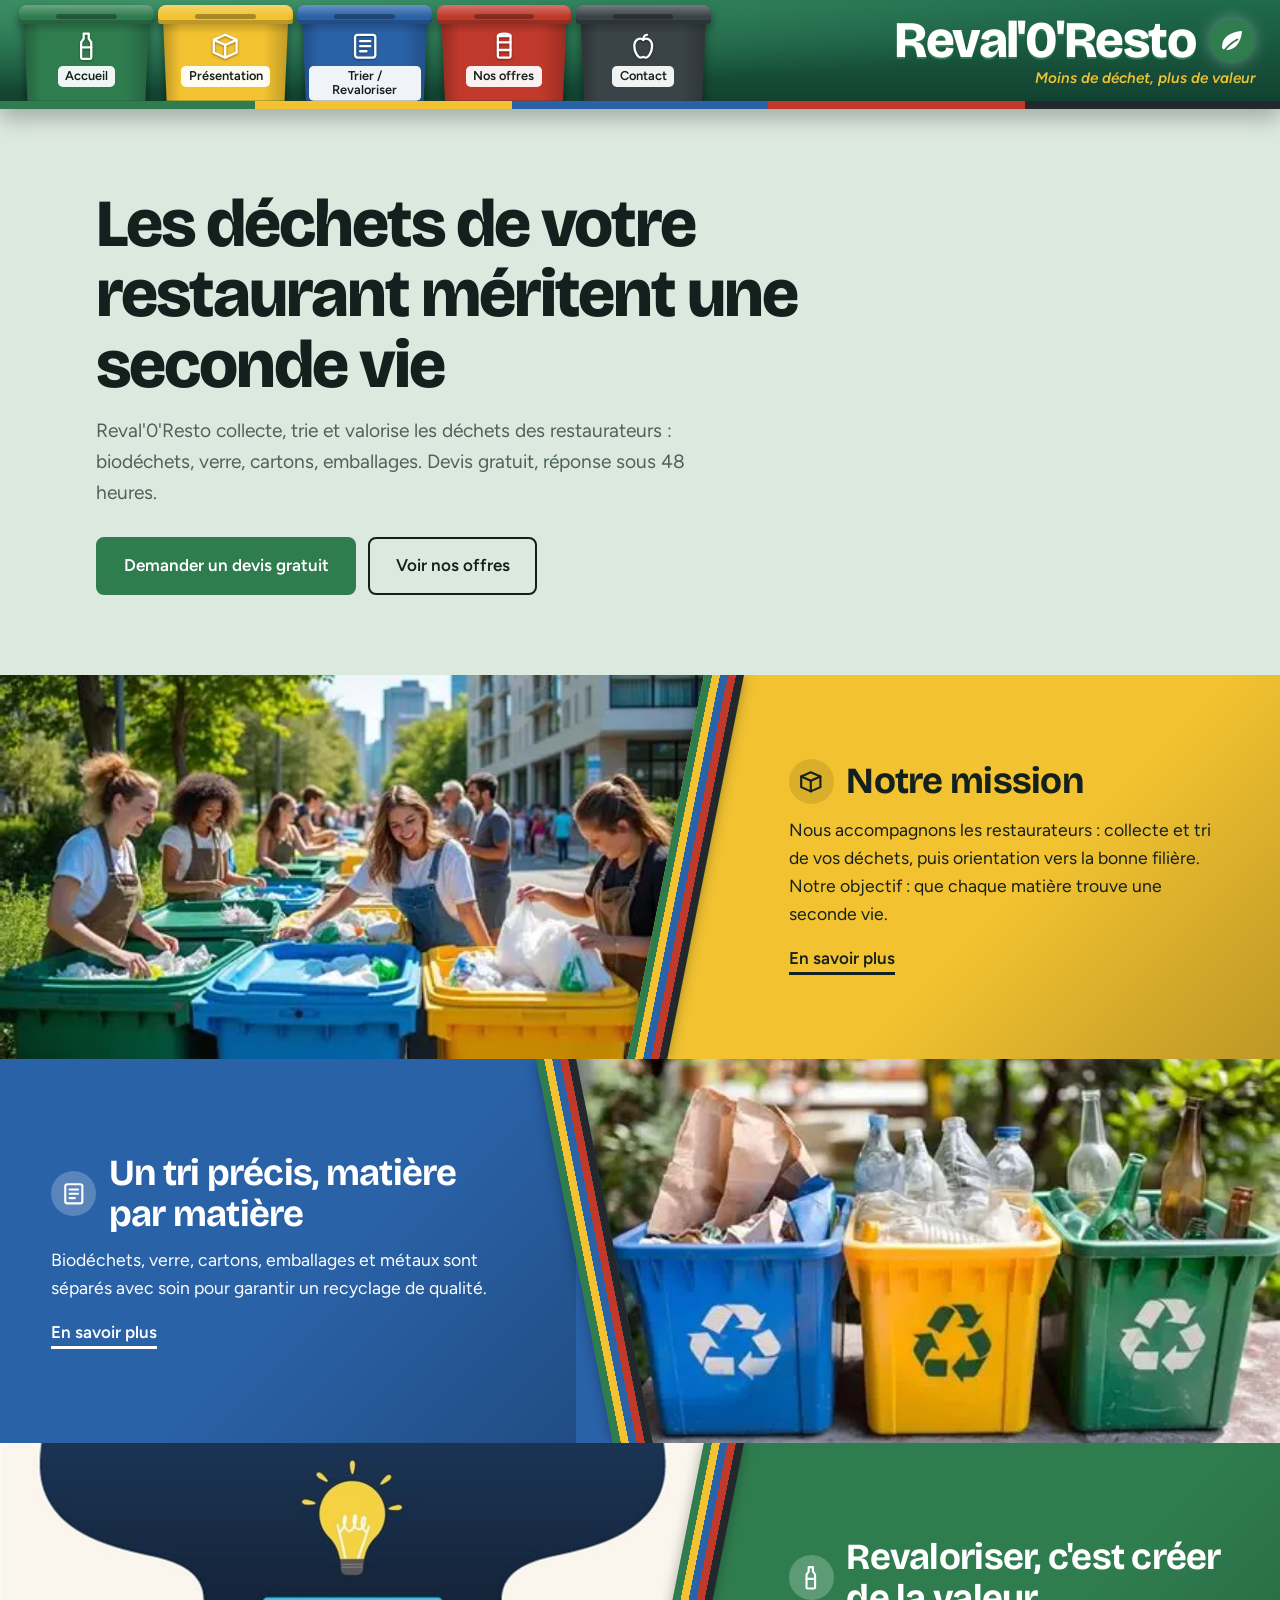
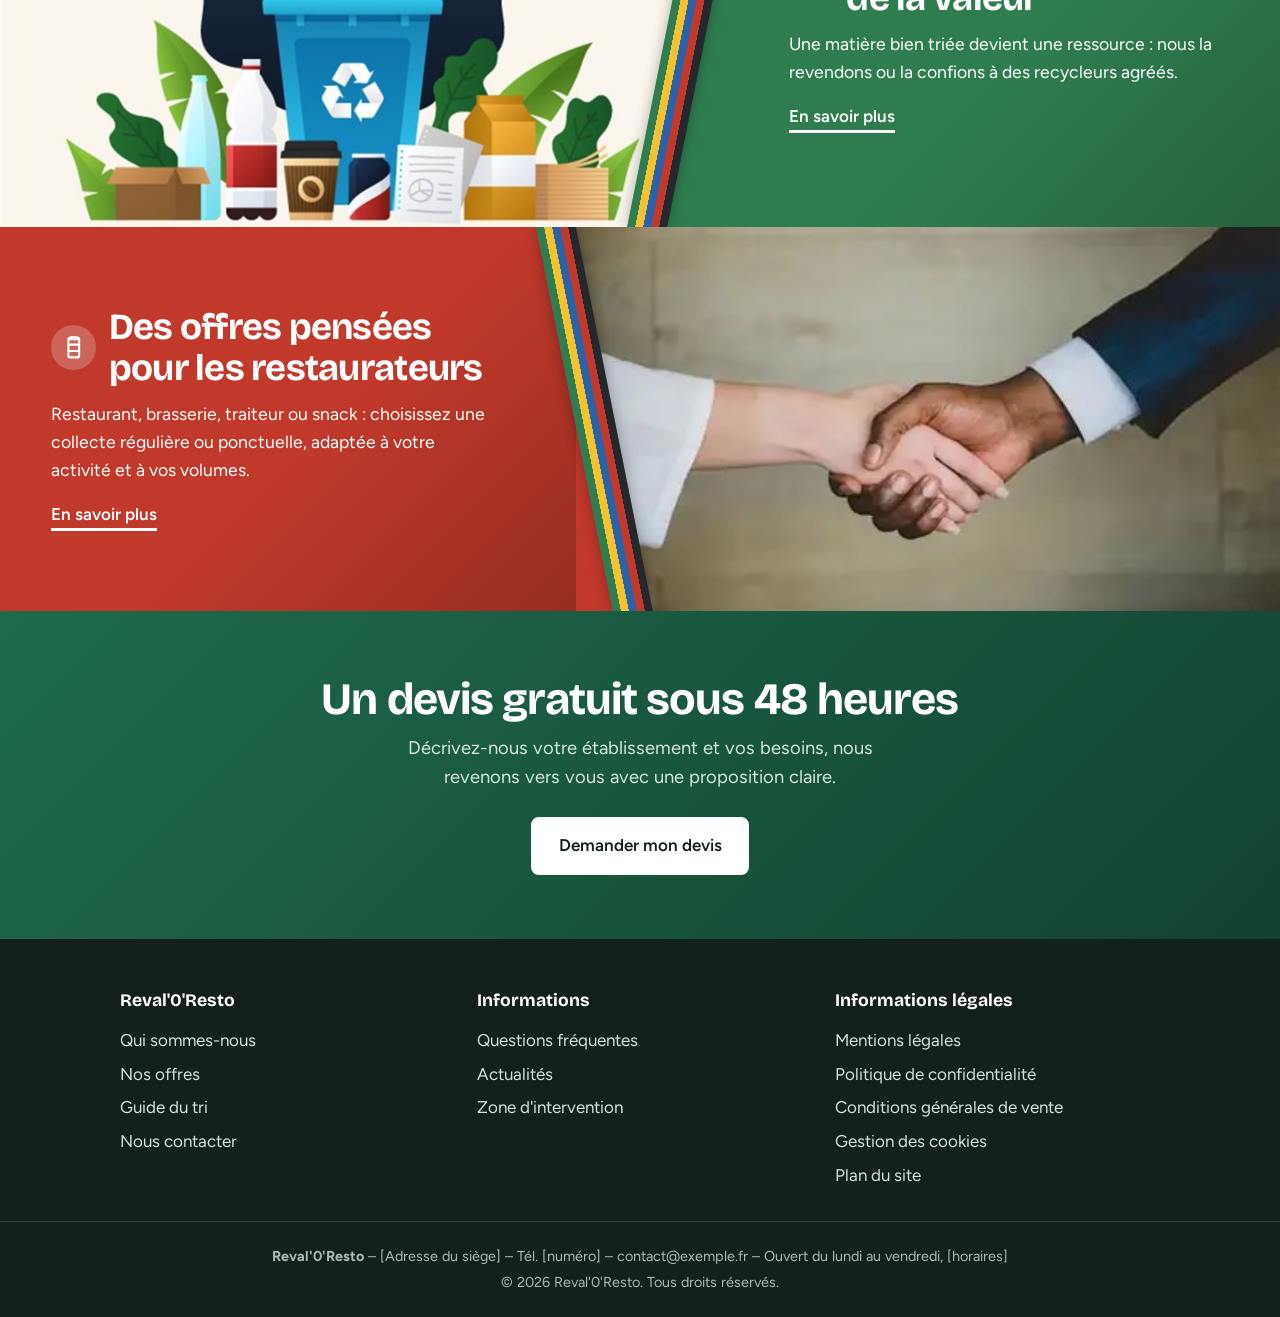
==== index.html @ 33a80e27 "Update index.html" ====
<!DOCTYPE html>
<html lang="fr">
<head>
  <meta charset="utf-8">
  <meta name="viewport" content="width=device-width, initial-scale=1">
  <title>Reval'0'Resto – Moins de déchet, plus de valeur</title>
  <meta name="description" content="Reval'0'Resto collecte, trie et valorise les déchets des restaurateurs.">
  <link rel="preconnect" href="https://fonts.googleapis.com">
  <link rel="preconnect" href="https://fonts.gstatic.com" crossorigin>
  <link href="https://fonts.googleapis.com/css2?family=Bricolage+Grotesque:opsz,wght@12..96,500;12..96,800&family=Figtree:wght@400;600&display=swap" rel="stylesheet">
  <link rel="stylesheet" href="css/style.css?v=7">
  <script src="js/main.js?v=7" defer></script>
</head>
<body>

<header class="site-header">
  <nav class="bins" aria-label="Navigation principale">
    <a class="bin bin--green" href="index.html">
      <span class="bin__lid"></span>
      <span class="bin__body">
        <svg class="bin__icon" viewBox="0 0 24 24" aria-hidden="true"><path d="M10 2h4v4l2 3v12a1 1 0 0 1-1 1H9a1 1 0 0 1-1-1V9l2-3z"/><path d="M8 13h8"/></svg>
        <span class="bin__label">Accueil</span>
      </span>
    </a>
    <a class="bin bin--yellow" href="presentation.html">
      <span class="bin__lid"></span>
      <span class="bin__body">
        <svg class="bin__icon" viewBox="0 0 24 24" aria-hidden="true"><path d="M3 7l9-4 9 4v10l-9 4-9-4z"/><path d="M3 7l9 4 9-4M12 11v10"/></svg>
        <span class="bin__label">Présentation</span>
      </span>
    </a>
    <a class="bin bin--blue" href="trier.html">
      <span class="bin__lid"></span>
      <span class="bin__body">
        <svg class="bin__icon" viewBox="0 0 24 24" aria-hidden="true"><rect x="4" y="3" width="16" height="18" rx="2"/><path d="M8 8h8M8 12h8M8 16h5"/></svg>
        <span class="bin__label">Trier / Revaloriser</span>
      </span>
    </a>
    <a class="bin bin--red" href="offres.html">
      <span class="bin__lid"></span>
      <span class="bin__body">
        <svg class="bin__icon" viewBox="0 0 24 24" aria-hidden="true"><path d="M7 4h10v16a1 1 0 0 1-1 1H8a1 1 0 0 1-1-1z"/><path d="M7 4c0-1 2-2 5-2s5 1 5 2M7 9h10M7 15h10"/></svg>
        <span class="bin__label">Nos offres</span>
      </span>
    </a>
    <a class="bin bin--black" href="contact.html">
      <span class="bin__lid"></span>
      <span class="bin__body">
        <svg class="bin__icon" viewBox="0 0 24 24" aria-hidden="true"><path d="M12 7c-2-2-7-1-7 5 0 5 3 9 5 9 1 0 1.5-.5 2-.5s1 .5 2 .5c2 0 5-4 5-9 0-6-5-7-7-5z"/><path d="M12 7c0-2 1-4 3-4"/></svg>
        <span class="bin__label">Contact</span>
      </span>
    </a>
  </nav>

  <a class="brand" href="index.html" aria-label="Reval'0'Resto, retour à l'accueil">
    <span class="brand__top">
      <span class="brand__name">Reval'0'Resto</span>
      <svg class="brand__logo" viewBox="0 0 48 48" aria-hidden="true">
        <circle cx="24" cy="24" r="22" fill="#2f7d4f"/>
        <path d="M14 30c0-9 7-15 20-16-1 12-7 19-16 19-2 0-4-1-4-3z" fill="#fff"/>
        <path d="M14 37c4-7 9-11 16-15" stroke="#2f7d4f" stroke-width="2" fill="none"/>
      </svg>
    </span>
    <span class="brand__slogan">Moins de déchet, plus de valeur</span>
  </a>
</header>

<main>
  <section class="hero">
    <div class="hero__inner">
      <h1>Les déchets de votre restaurant méritent une seconde vie</h1>
      <p>Reval'0'Resto collecte, trie et valorise les déchets des restaurateurs : biodéchets, verre, cartons, emballages. Devis gratuit, réponse sous 48 heures.</p>
      <div class="hero__actions">
        <a class="cta" href="contact.html">Demander un devis gratuit</a>
        <a class="cta cta--ghost" href="offres.html">Voir nos offres</a>
      </div>
    </div>
  </section>

  <section class="band band--yellow">
    <div class="band__img"><img src="images/bande-1.webp" alt="Collecte de déchets triés" width="800" height="600"></div>
    <div class="stripes" aria-hidden="true"></div>
    <div class="band__text reveal">
      <h2><span class="band__badge"><svg viewBox="0 0 24 24" aria-hidden="true"><path d="M3 7l9-4 9 4v10l-9 4-9-4z"/><path d="M3 7l9 4 9-4M12 11v10"/></svg></span>Notre mission</h2>
      <p>Nous accompagnons les restaurateurs : collecte et tri de vos déchets, puis orientation vers la bonne filière. Notre objectif : que chaque matière trouve une seconde vie.</p>
      <a class="more" href="presentation.html">En savoir plus</a>
    </div>
  </section>

  <section class="band band--blue band--reverse">
    <div class="band__img"><img src="images/bande-2.webp" alt="Tri des déchets par matière" width="800" height="600"></div>
    <div class="stripes" aria-hidden="true"></div>
    <div class="band__text reveal">
      <h2><span class="band__badge"><svg viewBox="0 0 24 24" aria-hidden="true"><rect x="4" y="3" width="16" height="18" rx="2"/><path d="M8 8h8M8 12h8M8 16h5"/></svg></span>Un tri précis, matière par matière</h2>
      <p>Biodéchets, verre, cartons, emballages et métaux sont séparés avec soin pour garantir un recyclage de qualité.</p>
      <a class="more" href="trier.html">En savoir plus</a>
    </div>
  </section>

  <section class="band band--green">
    <div class="band__img"><img src="images/bande-3.jpeg" alt="Valorisation des matières recyclées" width="800" height="600"></div>
    <div class="stripes" aria-hidden="true"></div>
    <div class="band__text reveal">
      <h2><span class="band__badge"><svg viewBox="0 0 24 24" aria-hidden="true"><path d="M10 2h4v4l2 3v12a1 1 0 0 1-1 1H9a1 1 0 0 1-1-1V9l2-3z"/><path d="M8 13h8"/></svg></span>Revaloriser, c'est créer de la valeur</h2>
      <p>Une matière bien triée devient une ressource : nous la revendons ou la confions à des recycleurs agréés.</p>
      <a class="more" href="trier.html">En savoir plus</a>
    </div>
  </section>

  <section class="band band--red band--reverse">
    <div class="band__img"><img src="images/bande-4.webp" alt="Offres pour les restaurateurs" width="800" height="600"></div>
    <div class="stripes" aria-hidden="true"></div>
    <div class="band__text reveal">
      <h2><span class="band__badge"><svg viewBox="0 0 24 24" aria-hidden="true"><path d="M7 4h10v16a1 1 0 0 1-1 1H8a1 1 0 0 1-1-1z"/><path d="M7 4c0-1 2-2 5-2s5 1 5 2M7 9h10M7 15h10"/></svg></span>Des offres pensées pour les restaurateurs</h2>
      <p>Restaurant, brasserie, traiteur ou snack : choisissez une collecte régulière ou ponctuelle, adaptée à votre activité et à vos volumes.</p>
      <a class="more" href="offres.html">En savoir plus</a>
    </div>
  </section>

  <section class="cta-band">
    <div class="reveal">
      <h2>Un devis gratuit sous 48 heures</h2>
      <p>Décrivez-nous votre établissement et vos besoins, nous revenons vers vous avec une proposition claire.</p>
      <a class="cta cta--light" href="contact.html">Demander mon devis</a>
    </div>
  </section>
</main>

<footer class="site-footer">
  <div class="footer__cols">
    <div>
      <h3>Reval'0'Resto</h3>
      <ul>
        <li><a href="presentation.html">Qui sommes-nous</a></li>
        <li><a href="offres.html">Nos offres</a></li>
        <li><a href="trier.html">Guide du tri</a></li>
        <li><a href="contact.html">Nous contacter</a></li>
      </ul>
    </div>
    <div>
      <h3>Informations</h3>
      <ul>
        <li><a href="faq.html">Questions fréquentes</a></li>
        <li><a href="actualites.html">Actualités</a></li>
        <li><a href="zone.html">Zone d'intervention</a></li>
      </ul>
    </div>
    <div>
      <h3>Informations légales</h3>
      <ul>
        <li><a href="mentions-legales.html">Mentions légales</a></li>
        <li><a href="confidentialite.html">Politique de confidentialité</a></li>
        <li><a href="cgv.html">Conditions générales de vente</a></li>
        <li><a href="cookies.html">Gestion des cookies</a></li>
        <li><a href="plan-du-site.html">Plan du site</a></li>
      </ul>
    </div>
  </div>

  <div class="footer__legal">
    <p><strong>Reval'0'Resto</strong> – [Adresse du siège] – Tél. [numéro] – <a href="mailto:contact@exemple.fr">contact@exemple.fr</a> – Ouvert du lundi au vendredi, [horaires]</p>
    <p>© <span id="annee">2026</span> Reval'0'Resto. Tous droits réservés.</p>
  </div>
</footer>

</body>
</html>
---- css/style.css ----
:root{
  --ink:#14201d; --paper:#dce9df; --line:#d9e0d8; --muted:#4d625d;
  --green:#2f7d4f; --yellow:#f2c230; --blue:#2a62a8; --red:#c0392b; --black:#22282b;
  --stripes:linear-gradient(90deg,var(--green) 0 20%,var(--yellow) 20% 40%,var(--blue) 40% 60%,var(--red) 60% 80%,var(--black) 80% 100%);
}
*{box-sizing:border-box}
body{margin:0;background:var(--paper);color:var(--ink);font-family:Figtree,system-ui,-apple-system,"Segoe UI",Arial,sans-serif;font-size:1.0625rem;line-height:1.6}
h1,h2,h3,.brand__name{font-family:"Bricolage Grotesque",Figtree,system-ui,sans-serif}
a{color:inherit}
:focus-visible{outline:3px solid var(--blue);outline-offset:3px}

/* ---------- En-tête ---------- */
.site-header{display:flex;align-items:flex-end;justify-content:space-between;gap:1.5rem;flex-wrap:wrap;padding:.3rem 1.5rem 0;background:radial-gradient(ellipse at 15% 0,#3f9468 0,transparent 65%),linear-gradient(180deg,#1f6b4c,#124230) #1a5c42;border-bottom:8px solid var(--green);border-image:linear-gradient(90deg,var(--green) 20%,var(--yellow) 20% 40%,var(--blue) 40% 60%,var(--red) 60% 80%,var(--black) 80%) 1;box-shadow:0 .6rem 1.2rem rgba(0,0,0,.25);position:relative;z-index:2}
.bins{display:flex;gap:.9rem;align-items:flex-start;height:6rem;clip-path:inset(-3rem -2rem 0 -2rem)}

/* ---------- Poubelles du menu (bacs roulants carrés) ---------- */
.bin{--c:var(--green);display:block;width:7.8rem;text-decoration:none;color:#fff;position:relative;transform-origin:50% 100%;filter:drop-shadow(0 .35rem .3rem rgba(0,0,0,.45))}
.bin--green{--c:var(--green)} .bin--yellow{--c:var(--yellow);color:var(--ink)} .bin--blue{--c:var(--blue)} .bin--red{--c:var(--red)} .bin--black{--c:#3a4347}
.bin__lid{display:block;position:relative;height:1.2rem;width:108%;margin-left:-4%;background:linear-gradient(180deg,rgba(255,255,255,.3),transparent 60%),var(--c);border-radius:.5rem .5rem .2rem .2rem;box-shadow:inset 0 -.25rem 0 rgba(0,0,0,.22);transition:transform .3s ease;transform-origin:left bottom}
.bin__lid::after{content:"";position:absolute;left:50%;bottom:.3rem;width:45%;height:.3rem;margin-left:-22.5%;background:rgba(0,0,0,.3);border-radius:.2rem}
.bin__body{display:flex;flex-direction:column;align-items:center;justify-content:flex-start;gap:.25rem;min-height:7rem;padding:.45rem .4rem 1rem;background:linear-gradient(90deg,rgba(0,0,0,.22),transparent 14%,transparent 80%,rgba(0,0,0,.2)),linear-gradient(180deg,rgba(0,0,0,.18),transparent .6rem),var(--c);border-radius:0 0 .5rem .5rem;clip-path:polygon(0 0,100% 0,96% 100%,4% 100%)}
.bin__icon{width:1.9rem;height:1.9rem;color:#fff;filter:drop-shadow(0 1px 1px rgba(0,0,0,.4));fill:none;stroke:currentColor;stroke-width:1.8;stroke-linecap:round;stroke-linejoin:round}
.bin__label{display:block;background:rgba(255,255,255,.93);color:var(--ink);font-weight:600;font-size:.8rem;line-height:1.15;padding:.2rem .45rem;border-radius:.3rem;text-align:center}

/* Une animation propre à chaque poubelle */
.bin--green:hover .bin__lid,.bin--green:focus-visible .bin__lid{transform:rotate(-38deg)}
.bin--yellow:hover,.bin--yellow:focus-visible{animation:shake .5s ease}
.bin--blue:hover .bin__lid,.bin--blue:focus-visible .bin__lid{transform:translateX(35%)}
.bin--red:hover,.bin--red:focus-visible{animation:jump .6s ease}
.bin--black{transition:transform .3s ease}
.bin--black:hover,.bin--black:focus-visible{transform:rotate(-5deg)}
.bin--black:hover .bin__lid,.bin--black:focus-visible .bin__lid{transform:rotate(28deg);transform-origin:right bottom}
@keyframes shake{0%,100%{transform:rotate(0)}20%{transform:rotate(-6deg)}40%{transform:rotate(6deg)}60%{transform:rotate(-4deg)}80%{transform:rotate(3deg)}}
@keyframes jump{0%,100%{transform:translateY(0)}35%{transform:translateY(-.9rem)}60%{transform:translateY(0)}78%{transform:translateY(-.3rem)}}

/* ---------- Marque ---------- */
.brand{display:grid;justify-items:end;align-self:center;text-decoration:none}
.brand__top{display:flex;align-items:center;gap:.8rem}
.brand__name{font-size:clamp(2.2rem,5vw,3.2rem);font-weight:800;letter-spacing:-.03em;line-height:1;color:#fff;text-shadow:0 .15rem 0 var(--green)}
.brand__logo{width:3rem;height:3rem;filter:drop-shadow(0 0 .5rem rgba(255,255,255,.35))}
.brand__slogan{font-size:.95rem;font-weight:600;color:var(--yellow);font-style:italic}

/* ---------- Bandes image + texte ---------- */
.band{position:relative;display:flex;height:24rem;background:var(--c);overflow:hidden}
.band--reverse{flex-direction:row-reverse}
.band__img img{display:block;width:100%;height:100%;object-fit:cover}
.band__text{display:flex;flex-direction:column;justify-content:center;padding:2.5rem clamp(1.5rem,5vw,4.5rem);color:var(--on);background:var(--c);background:linear-gradient(135deg,var(--c) 55%,color-mix(in srgb,var(--c) 78%,#000))}
.band__text h2{margin:0 0 .75rem;font-size:clamp(1.6rem,3vw,2.3rem);line-height:1.1;letter-spacing:-.02em}
.band__text p{margin:0;max-width:34rem;font-size:1.1rem}

/* ---------- Séparateur : coupe en diagonale + 5 bandes de couleur ---------- */
.band{--sw:2.5rem;--cut:4.8rem}
.band__img{flex:0 0 55%;clip-path:polygon(0 0,100% 0,calc(100% - var(--cut)) 100%,0 100%)}
.band--reverse .band__img{clip-path:polygon(100% 0,0 0,var(--cut) 100%,100% 100%)}
.band__text{flex:1 1 0;min-width:0;padding-left:calc(var(--sw) + clamp(1.25rem,3.5vw,3.5rem));padding-right:clamp(1.25rem,4vw,4rem)}
.band--reverse .band__text{padding-right:calc(var(--sw) + clamp(1.25rem,3.5vw,3.5rem));padding-left:clamp(1.25rem,4vw,4rem)}
.stripes{position:absolute;top:0;bottom:0;left:55%;width:var(--sw);background:var(--stripes);transform:skewX(-11.31deg);transform-origin:top left;box-shadow:0 0 .8rem rgba(0,0,0,.3);pointer-events:none}
.band--reverse .stripes{left:auto;right:55%;transform:skewX(11.31deg);transform-origin:top right}

/* ---------- Pied de page ---------- */
.site-footer{background:var(--ink);color:#d6e2dd;margin-top:0}
.footer__cols{display:grid;grid-template-columns:repeat(auto-fit,minmax(14rem,1fr));gap:2rem;max-width:68rem;margin:0 auto;padding:3rem 1.5rem 2rem}
.site-footer h3{margin:0 0 .75rem;color:#fff;font-size:1.1rem}
.site-footer ul{list-style:none;margin:0;padding:0;display:grid;gap:.4rem}
.site-footer a{text-decoration:none}
.site-footer a:hover{text-decoration:underline}
.footer__legal{border-top:1px solid rgba(255,255,255,.15);padding:1.25rem 1.5rem;text-align:center;font-size:.9rem;color:#a9bbb5}
.footer__legal p{margin:.2rem 0}

/* ---------- Adaptation mobile ---------- */
@media(max-width:62rem){
  .site-header{justify-content:center}
  .brand{justify-items:center;order:-1;width:100%;padding-bottom:0}
  .bins{height:6.4rem}.bin{width:5.6rem}.bin__body{min-height:7rem;padding:.5rem .3rem .8rem}.bin__icon{width:1.6rem;height:1.6rem}.bin__label{font-size:.68rem}
}
@media(max-width:48rem){
  .band,.band--reverse{flex-direction:column;height:auto}
  .band__img,.band--reverse .band__img{flex:none;clip-path:none;height:14rem}
  .stripes,.band--reverse .stripes{position:static;width:100%;height:.8rem;transform:none;box-shadow:none}
  .band__text,.band--reverse .band__text{flex:none;padding:2rem 1.5rem}
}
@media(max-width:34rem){.bins{flex-wrap:wrap;justify-content:center;height:auto;clip-path:none;padding-bottom:.9rem}}
@media(prefers-reduced-motion:reduce){.bin,.bin__lid{animation:none!important;transition:none!important}}

/* ---------- Titre d'accueil ---------- */
.hero{padding:clamp(2.5rem,7vw,5rem) 1.5rem}
.hero__inner{max-width:68rem;margin:0 auto}
.hero h1{margin:0 0 1rem;max-width:18ch;font-size:clamp(2.3rem,6vw,4.2rem);line-height:1.05;letter-spacing:-.03em;font-weight:800}
.hero p{margin:0 0 1.75rem;max-width:38rem;font-size:1.2rem;color:var(--muted)}
.hero__actions{display:flex;gap:.75rem;flex-wrap:wrap}
.cta{display:inline-block;padding:.85rem 1.6rem;border-radius:.5rem;background:var(--green);color:#fff;font-weight:600;text-decoration:none;border:2px solid var(--green);transition:filter .2s}
.cta:hover{filter:brightness(1.12)}
.cta--ghost{background:transparent;color:var(--ink);border-color:var(--ink)}
.cta--light{background:#fff;color:var(--ink);border-color:#fff}

/* ---------- Bandes : couleur, badge, lien ---------- */
.band{--c:var(--green);--on:#fff}
.band--yellow{--c:var(--yellow);--on:var(--ink)} .band--blue{--c:var(--blue)} .band--green{--c:var(--green)} .band--red{--c:var(--red)}
.band__text h2{display:flex;align-items:center;gap:.8rem}
.band__badge{flex:none;display:grid;place-items:center;width:2.8rem;height:2.8rem;border-radius:50%;background:rgba(255,255,255,.22)}
.band--yellow .band__badge{background:rgba(0,0,0,.1)}
.band__badge svg{width:1.6rem;height:1.6rem;fill:none;stroke:var(--on);stroke-width:2;stroke-linecap:round;stroke-linejoin:round}
.more{align-self:flex-start;margin-top:1rem;color:inherit;font-weight:600;text-decoration:none;border-bottom:.2rem solid currentColor;transition:border-width .15s}
.more:hover{border-bottom-width:.4rem}

/* ---------- Bande finale ---------- */
.cta-band{padding:4rem 1.5rem;text-align:center;color:#fff;background:linear-gradient(135deg,#1f6b4c,#124230)}
.cta-band h2{margin:0 0 .6rem;font-size:clamp(1.8rem,4vw,2.8rem);letter-spacing:-.02em;line-height:1.1}
.cta-band p{margin:0 auto 1.5rem;max-width:34rem;font-size:1.15rem;color:#d6e8de}

/* ---------- Apparition au défilement ---------- */
.js .reveal{opacity:0;transform:translateY(1.5rem);transition:opacity .7s ease,transform .7s ease}
.js .reveal.is-visible{opacity:1;transform:none}
@media(prefers-reduced-motion:reduce){.js .reveal{opacity:1;transform:none;transition:none}}
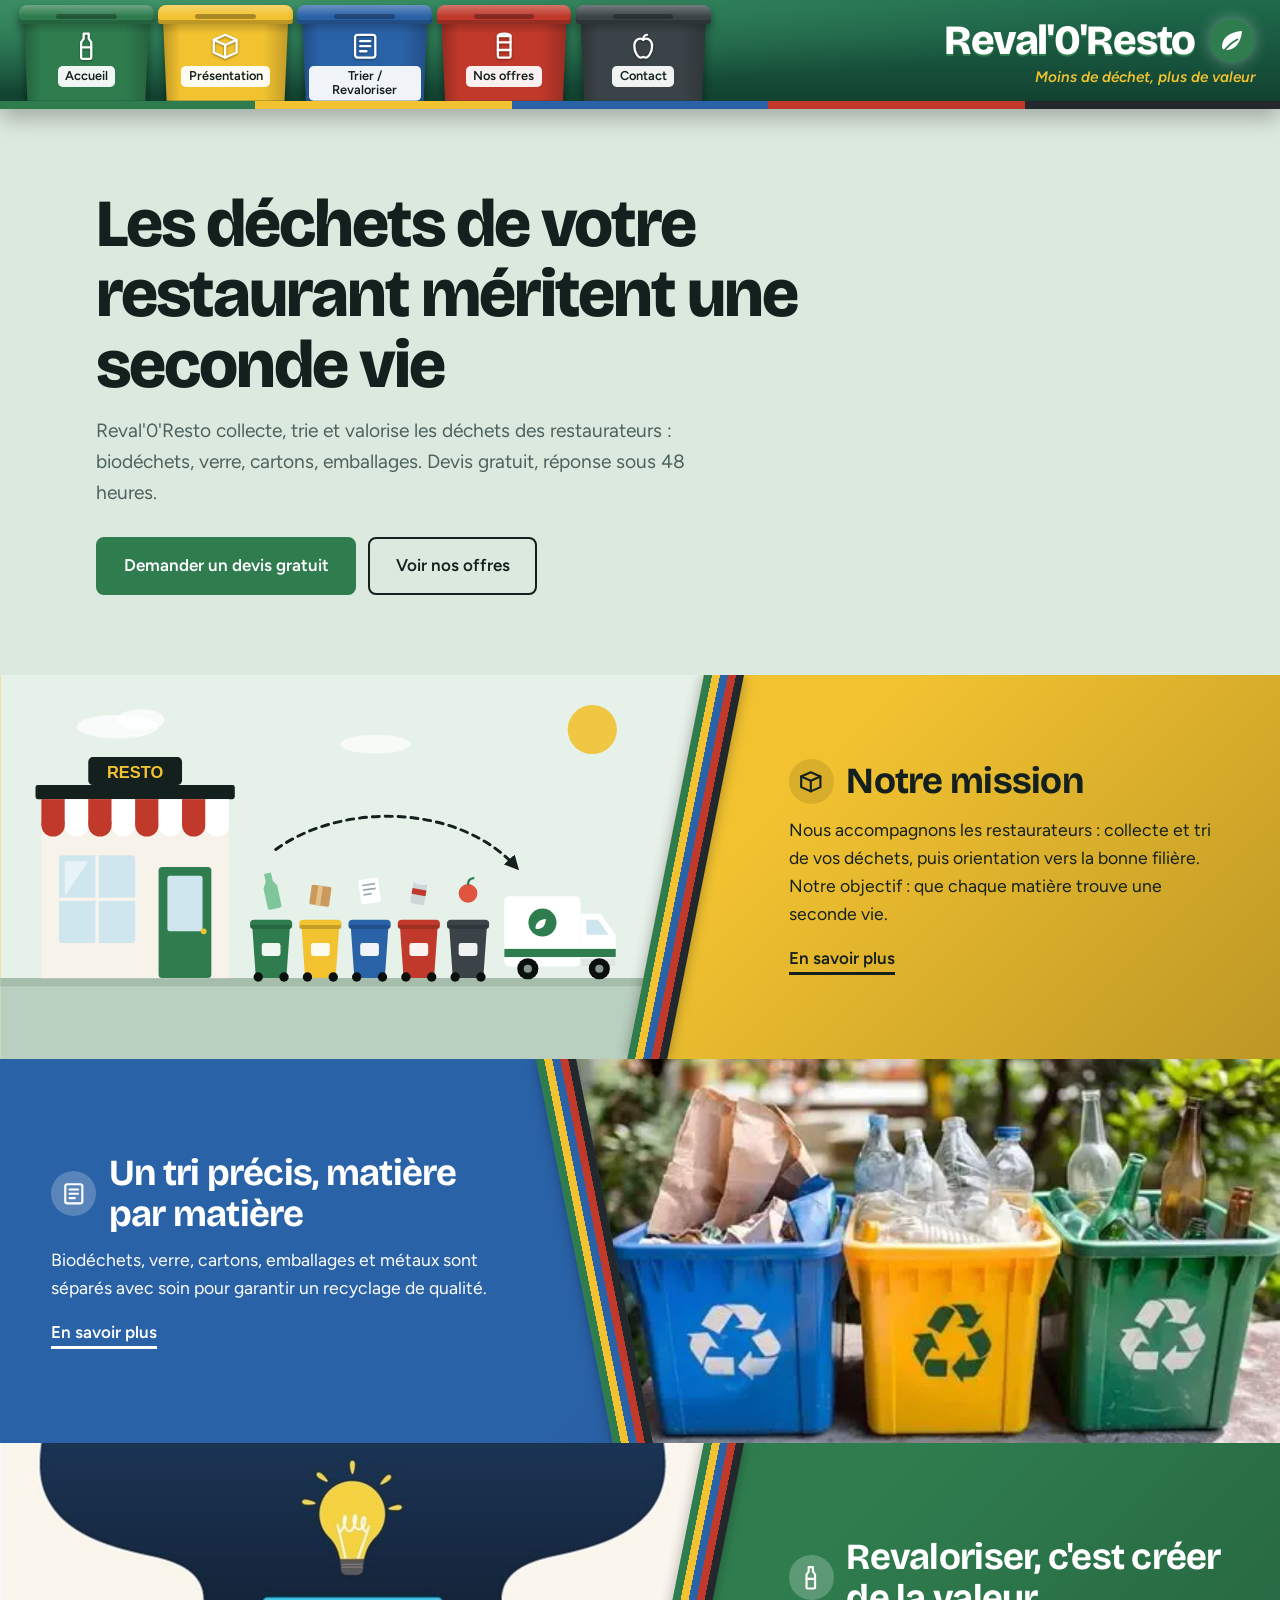
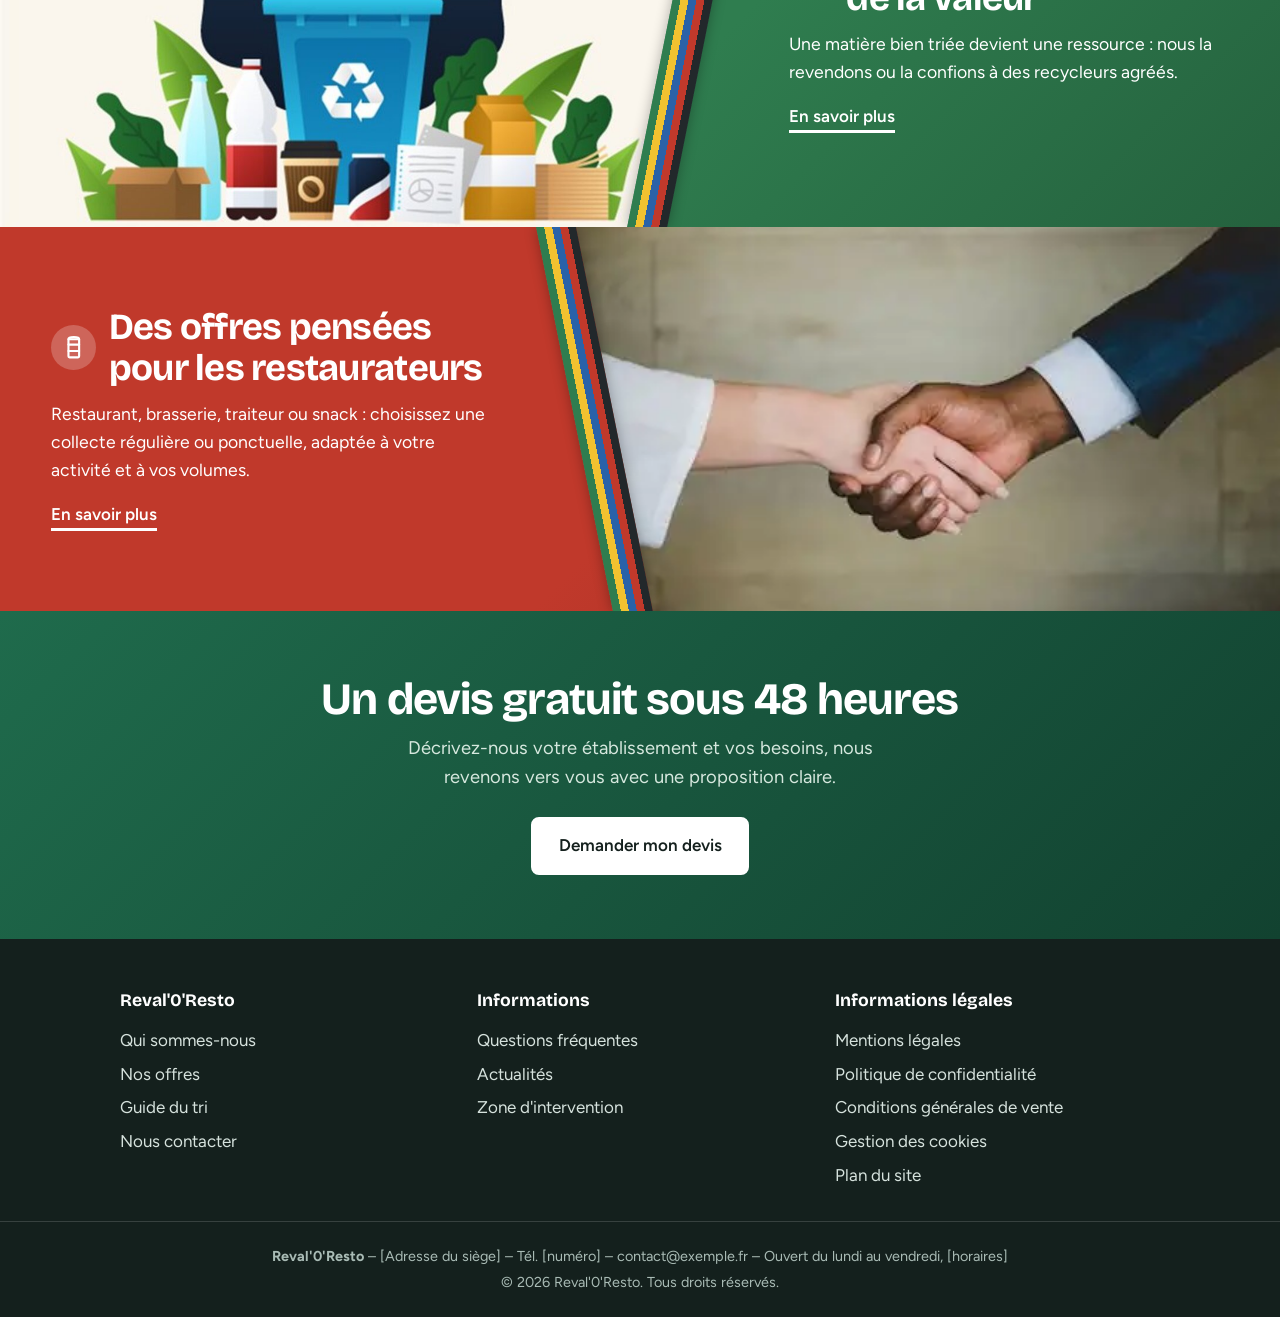
==== commit 5002aeb3: "Change image format from .webp to .svg" ====
--- a/index.html
+++ b/index.html
@@ -78,7 +78,7 @@
   </section>
 
   <section class="band band--yellow">
-    <div class="band__img"><img src="images/bande-1.webp" alt="Collecte de déchets triés" width="800" height="600"></div>
+    <div class="band__img"><img src="images/bande-1.svg" alt="Collecte de déchets triés" width="800" height="600"></div>
     <div class="stripes" aria-hidden="true"></div>
     <div class="band__text reveal">
       <h2><span class="band__badge"><svg viewBox="0 0 24 24" aria-hidden="true"><path d="M3 7l9-4 9 4v10l-9 4-9-4z"/><path d="M3 7l9 4 9-4M12 11v10"/></svg></span>Notre mission</h2>
--- a/css/style.css
+++ b/css/style.css
@@ -36,15 +36,15 @@
 /* ---------- Marque ---------- */
 .brand{display:grid;justify-items:end;align-self:center;text-decoration:none}
 .brand__top{display:flex;align-items:center;gap:.8rem}
-.brand__name{font-size:clamp(2.2rem,5vw,3.2rem);font-weight:800;letter-spacing:-.03em;line-height:1;color:#fff;text-shadow:0 .15rem 0 var(--green)}
+.brand__name{font-size:clamp(1.8rem,3.6vw,2.6rem);font-weight:800;letter-spacing:-.03em;line-height:1;color:#fff;text-shadow:0 .15rem 0 var(--green)}
 .brand__logo{width:3rem;height:3rem;filter:drop-shadow(0 0 .5rem rgba(255,255,255,.35))}
 .brand__slogan{font-size:.95rem;font-weight:600;color:var(--yellow);font-style:italic}
 
 /* ---------- Bandes image + texte ---------- */
-.band{position:relative;display:flex;height:24rem;background:var(--c);overflow:hidden}
+.band{position:relative;display:flex;height:24rem;background:var(--c);background:linear-gradient(135deg,var(--c) 55%,color-mix(in srgb,var(--c) 78%,#000));overflow:hidden}
 .band--reverse{flex-direction:row-reverse}
 .band__img img{display:block;width:100%;height:100%;object-fit:cover}
-.band__text{display:flex;flex-direction:column;justify-content:center;padding:2.5rem clamp(1.5rem,5vw,4.5rem);color:var(--on);background:var(--c);background:linear-gradient(135deg,var(--c) 55%,color-mix(in srgb,var(--c) 78%,#000))}
+.band__text{display:flex;flex-direction:column;justify-content:center;padding:2.5rem clamp(1.5rem,5vw,4.5rem);color:var(--on)}
 .band__text h2{margin:0 0 .75rem;font-size:clamp(1.6rem,3vw,2.3rem);line-height:1.1;letter-spacing:-.02em}
 .band__text p{margin:0;max-width:34rem;font-size:1.1rem}
 
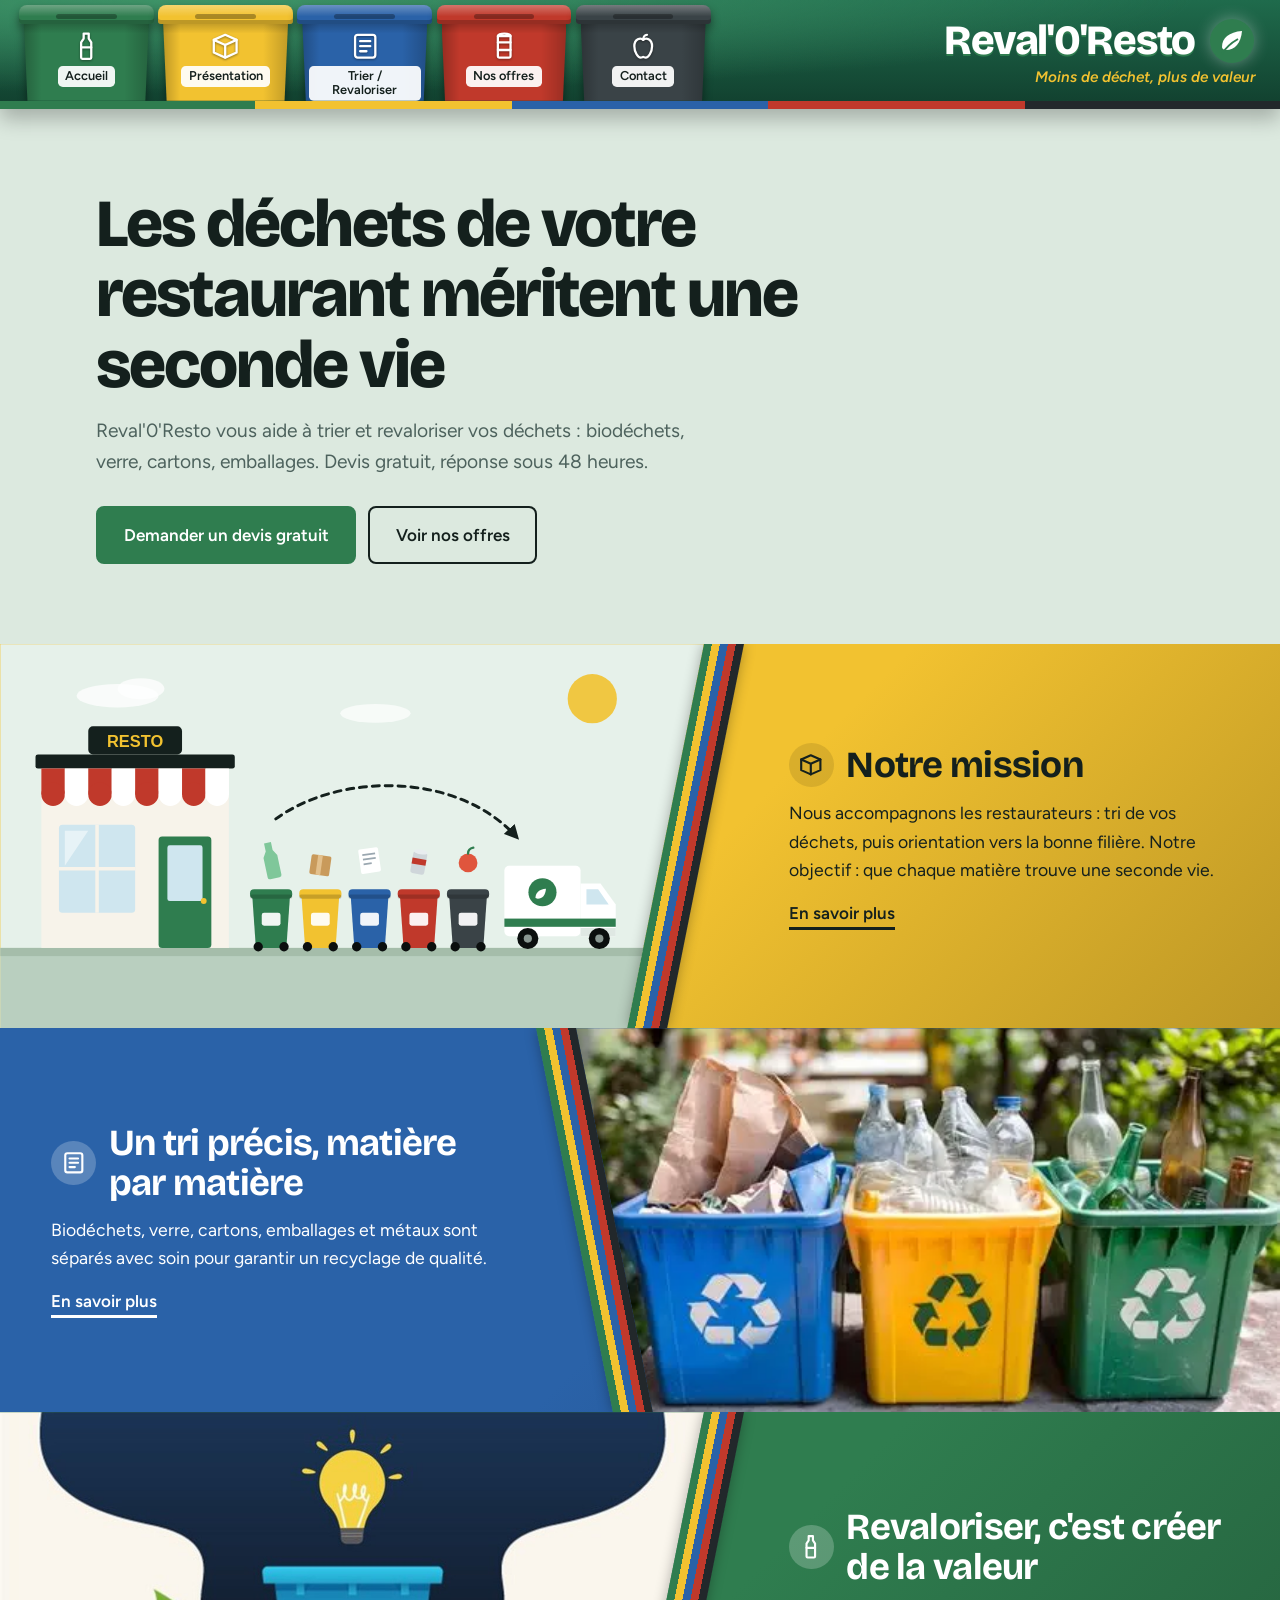
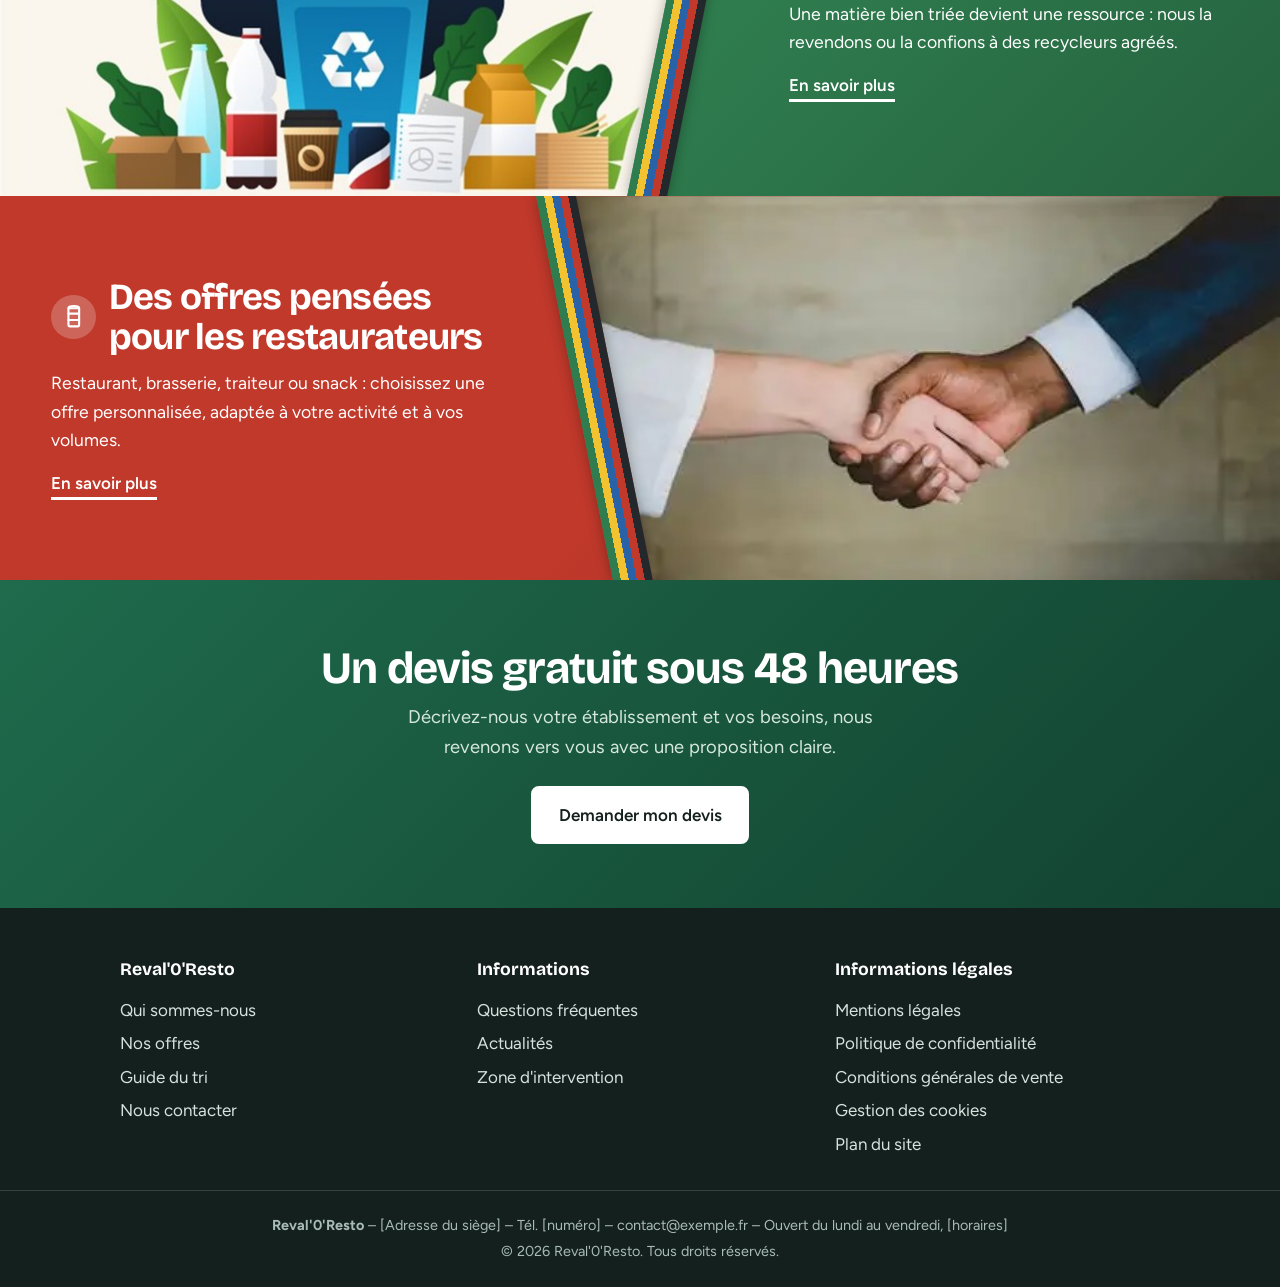
==== commit e5b6c1f9: "Revise text content for clarity and service emphasis Updated the description and text content to bet" ====
--- a/index.html
+++ b/index.html
@@ -4,7 +4,7 @@
   <meta charset="utf-8">
   <meta name="viewport" content="width=device-width, initial-scale=1">
   <title>Reval'0'Resto – Moins de déchet, plus de valeur</title>
-  <meta name="description" content="Reval'0'Resto collecte, trie et valorise les déchets des restaurateurs.">
+  <meta name="description" content="Reval'0'Resto aide au quotidient les restaurateurs à gérer leurs déchets et à en tirer le meilleur !">
   <link rel="preconnect" href="https://fonts.googleapis.com">
   <link rel="preconnect" href="https://fonts.gstatic.com" crossorigin>
   <link href="https://fonts.googleapis.com/css2?family=Bricolage+Grotesque:opsz,wght@12..96,500;12..96,800&family=Figtree:wght@400;600&display=swap" rel="stylesheet">
@@ -69,7 +69,7 @@
   <section class="hero">
     <div class="hero__inner">
       <h1>Les déchets de votre restaurant méritent une seconde vie</h1>
-      <p>Reval'0'Resto collecte, trie et valorise les déchets des restaurateurs : biodéchets, verre, cartons, emballages. Devis gratuit, réponse sous 48 heures.</p>
+      <p>Reval'0'Resto vous aide à trier et revaloriser vos déchets : biodéchets, verre, cartons, emballages. Devis gratuit, réponse sous 48 heures.</p>
       <div class="hero__actions">
         <a class="cta" href="contact.html">Demander un devis gratuit</a>
         <a class="cta cta--ghost" href="offres.html">Voir nos offres</a>
@@ -82,7 +82,7 @@
     <div class="stripes" aria-hidden="true"></div>
     <div class="band__text reveal">
       <h2><span class="band__badge"><svg viewBox="0 0 24 24" aria-hidden="true"><path d="M3 7l9-4 9 4v10l-9 4-9-4z"/><path d="M3 7l9 4 9-4M12 11v10"/></svg></span>Notre mission</h2>
-      <p>Nous accompagnons les restaurateurs : collecte et tri de vos déchets, puis orientation vers la bonne filière. Notre objectif : que chaque matière trouve une seconde vie.</p>
+      <p>Nous accompagnons les restaurateurs : tri de vos déchets, puis orientation vers la bonne filière. Notre objectif : que chaque matière trouve une seconde vie.</p>
       <a class="more" href="presentation.html">En savoir plus</a>
     </div>
   </section>
@@ -112,7 +112,7 @@
     <div class="stripes" aria-hidden="true"></div>
     <div class="band__text reveal">
       <h2><span class="band__badge"><svg viewBox="0 0 24 24" aria-hidden="true"><path d="M7 4h10v16a1 1 0 0 1-1 1H8a1 1 0 0 1-1-1z"/><path d="M7 4c0-1 2-2 5-2s5 1 5 2M7 9h10M7 15h10"/></svg></span>Des offres pensées pour les restaurateurs</h2>
-      <p>Restaurant, brasserie, traiteur ou snack : choisissez une collecte régulière ou ponctuelle, adaptée à votre activité et à vos volumes.</p>
+      <p>Restaurant, brasserie, traiteur ou snack : choisissez une offre personnalisée, adaptée à votre activité et à vos volumes.</p>
       <a class="more" href="offres.html">En savoir plus</a>
     </div>
   </section>
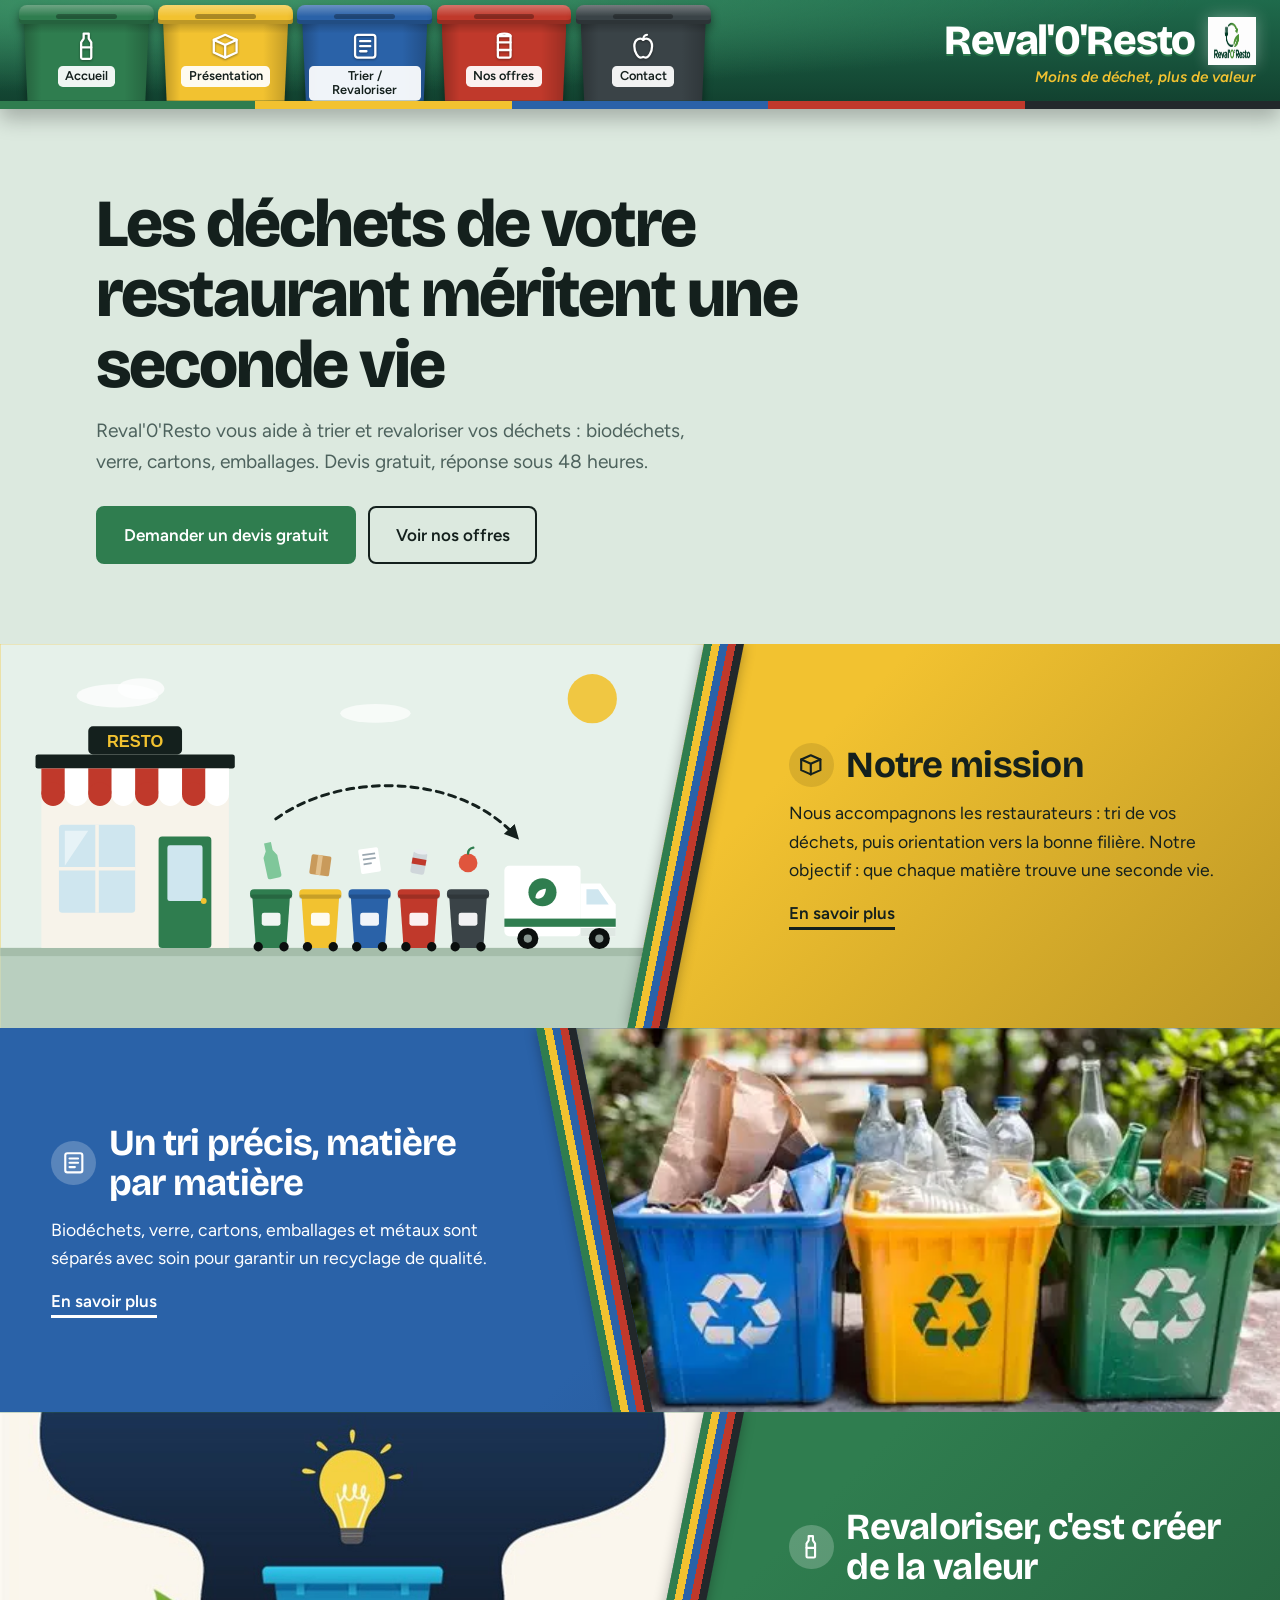
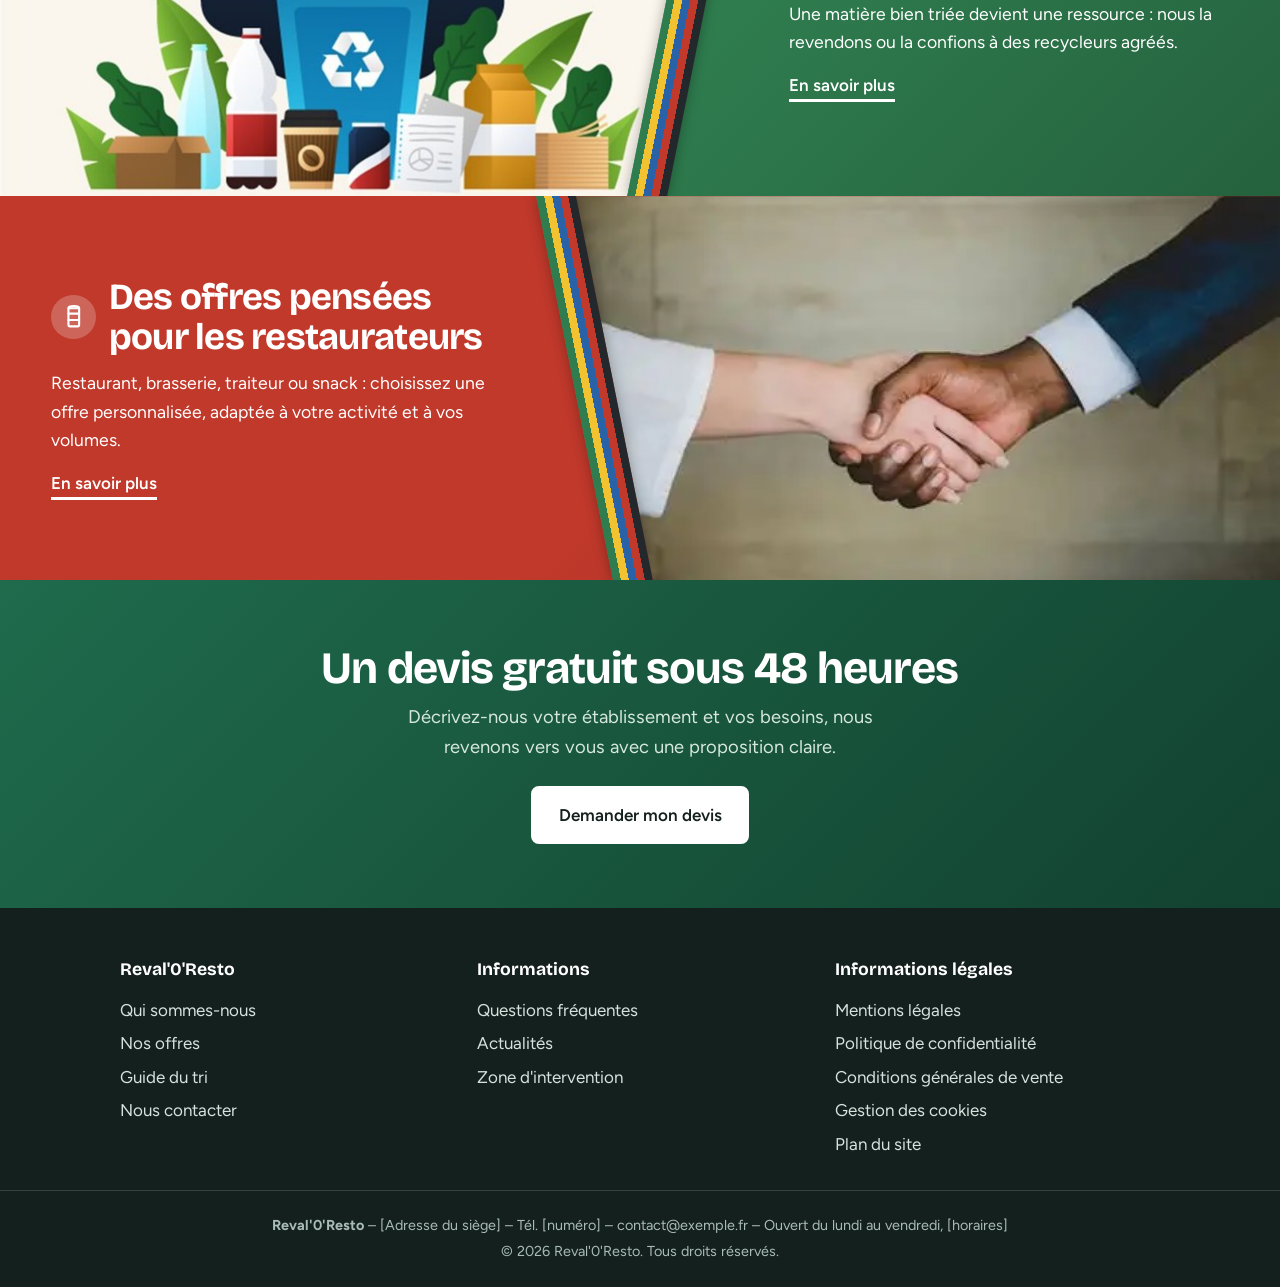
==== commit f3b98fb4: "Update brand logo to use an image instead of SVG Replaced SVG logo with an image logo for brand." ====
--- a/index.html
+++ b/index.html
@@ -53,16 +53,17 @@
   </nav>
 
   <a class="brand" href="index.html" aria-label="Reval'0'Resto, retour à l'accueil">
-    <span class="brand__top">
-      <span class="brand__name">Reval'0'Resto</span>
-      <svg class="brand__logo" viewBox="0 0 48 48" aria-hidden="true">
-        <circle cx="24" cy="24" r="22" fill="#2f7d4f"/>
-        <path d="M14 30c0-9 7-15 20-16-1 12-7 19-16 19-2 0-4-1-4-3z" fill="#fff"/>
-        <path d="M14 37c4-7 9-11 16-15" stroke="#2f7d4f" stroke-width="2" fill="none"/>
-      </svg>
-    </span>
-    <span class="brand__slogan">Moins de déchet, plus de valeur</span>
-  </a>
+  <span class="brand__top">
+    <span class="brand__name">Reval'0'Resto</span>
+    <img
+      class="brand__logo"
+      src="images/logo.png"
+      alt="Logo Reval'0'Resto"
+    >
+  </span>
+
+  <span class="brand__slogan">Moins de déchet, plus de valeur</span>
+</a>
 </header>
 
 <main>
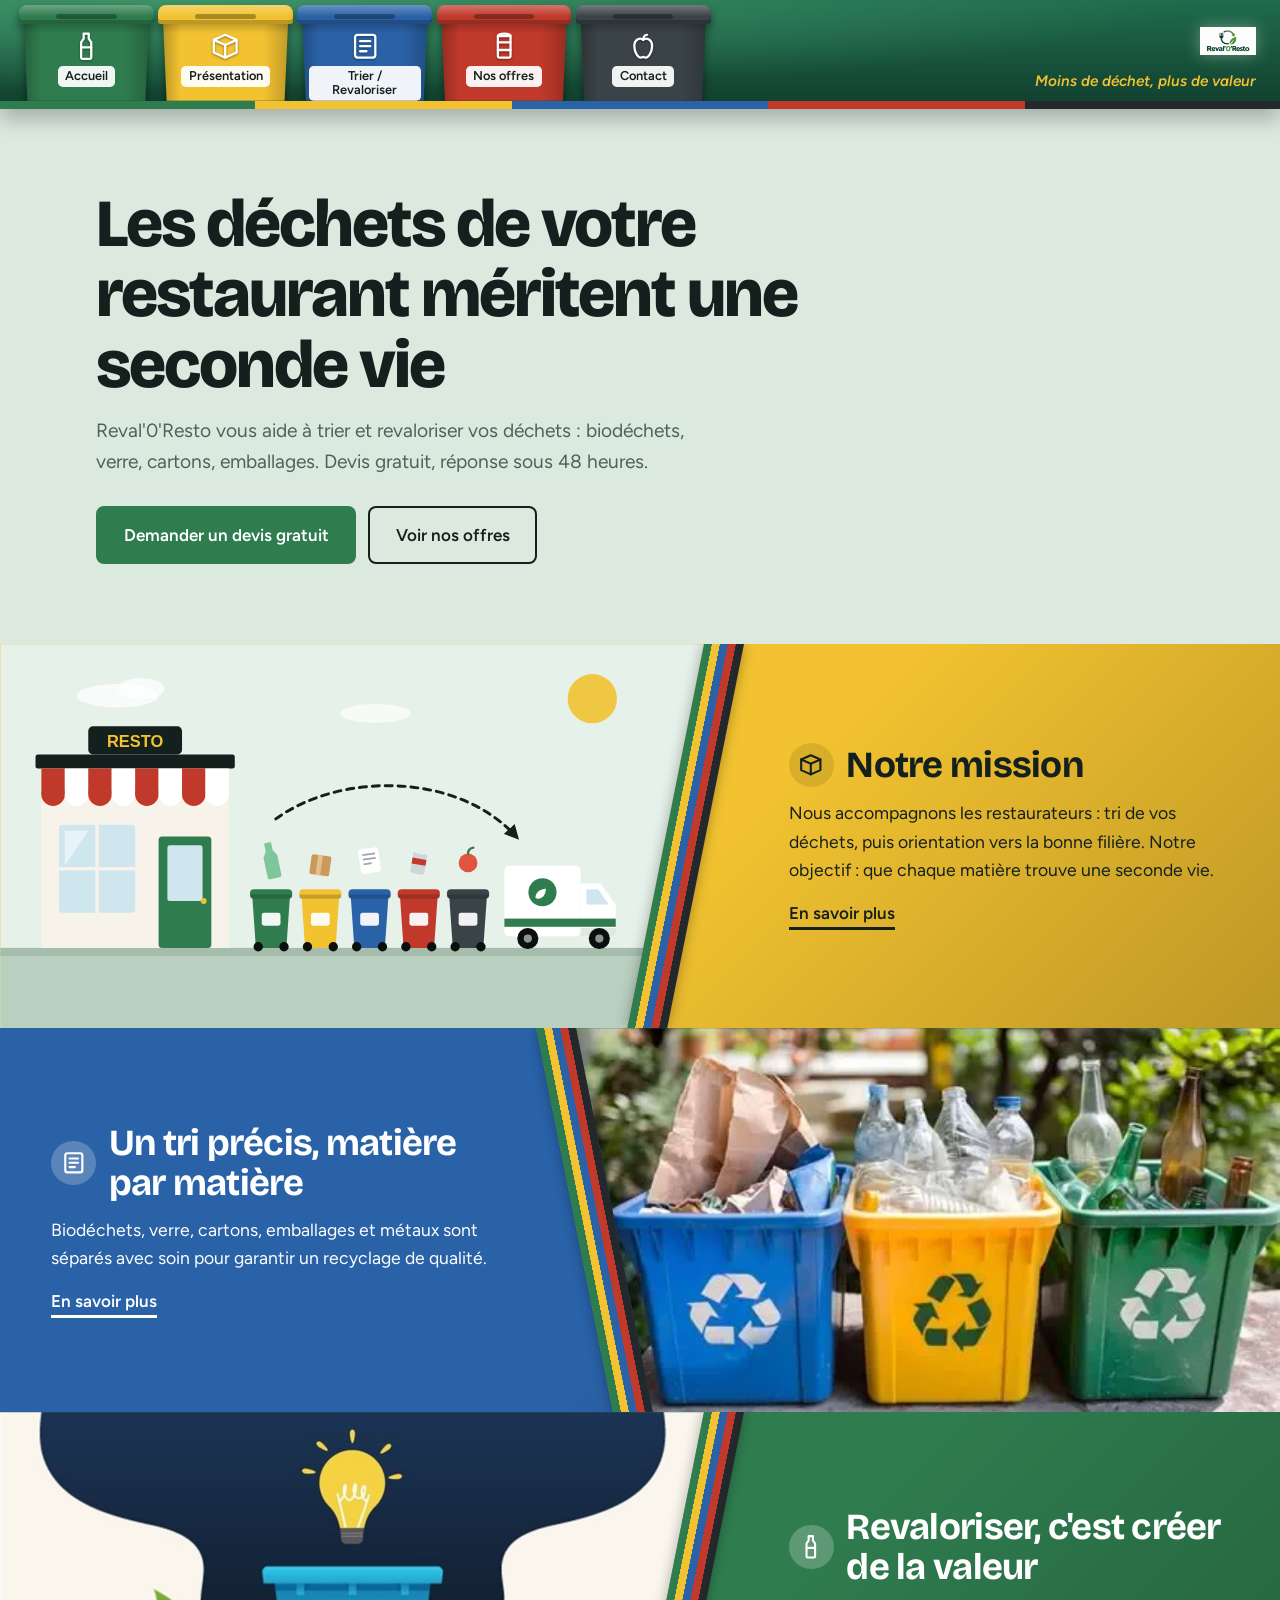
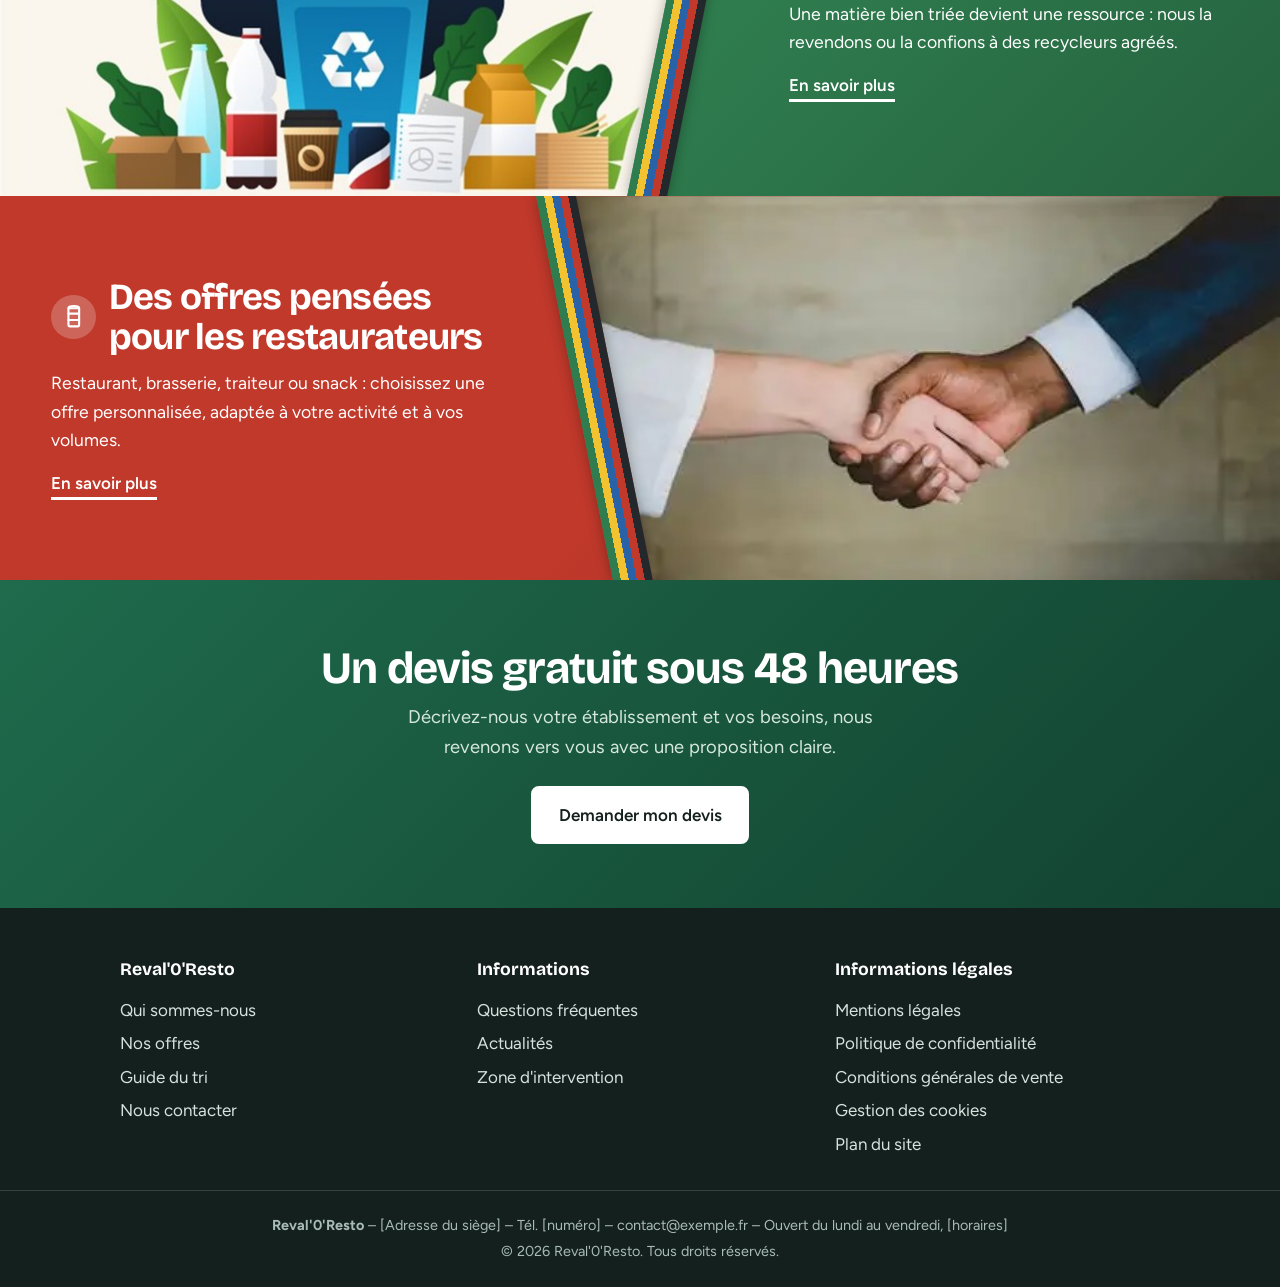
==== commit cc9370c9: "Refactor brand section in index.html Removed nested span for brand name and adjusted logo image." ====
--- a/index.html
+++ b/index.html
@@ -53,14 +53,11 @@
   </nav>
 
   <a class="brand" href="index.html" aria-label="Reval'0'Resto, retour à l'accueil">
-  <span class="brand__top">
-    <span class="brand__name">Reval'0'Resto</span>
-    <img
-      class="brand__logo"
-      src="images/logo.png"
-      alt="Logo Reval'0'Resto"
-    >
-  </span>
+  <img
+    class="brand__logo"
+    src="images/logo.png"
+    alt="Reval'0'Resto"
+  >
 
   <span class="brand__slogan">Moins de déchet, plus de valeur</span>
 </a>
--- a/css/style.css
+++ b/css/style.css
@@ -37,7 +37,12 @@
 .brand{display:grid;justify-items:end;align-self:center;text-decoration:none}
 .brand__top{display:flex;align-items:center;gap:.8rem}
 .brand__name{font-size:clamp(1.8rem,3.6vw,2.6rem);font-weight:800;letter-spacing:-.03em;line-height:1;color:#fff;text-shadow:0 .15rem 0 var(--green)}
-.brand__logo{width:3rem;height:3rem;filter:drop-shadow(0 0 .5rem rgba(255,255,255,.35))}
+.brand__logo{
+  width:3.5rem;
+  height:3.5rem;
+  object-fit:contain;
+  filter:drop-shadow(0 0 .5rem rgba(255,255,255,.35));
+}
 .brand__slogan{font-size:.95rem;font-weight:600;color:var(--yellow);font-style:italic}
 
 /* ---------- Bandes image + texte ---------- */
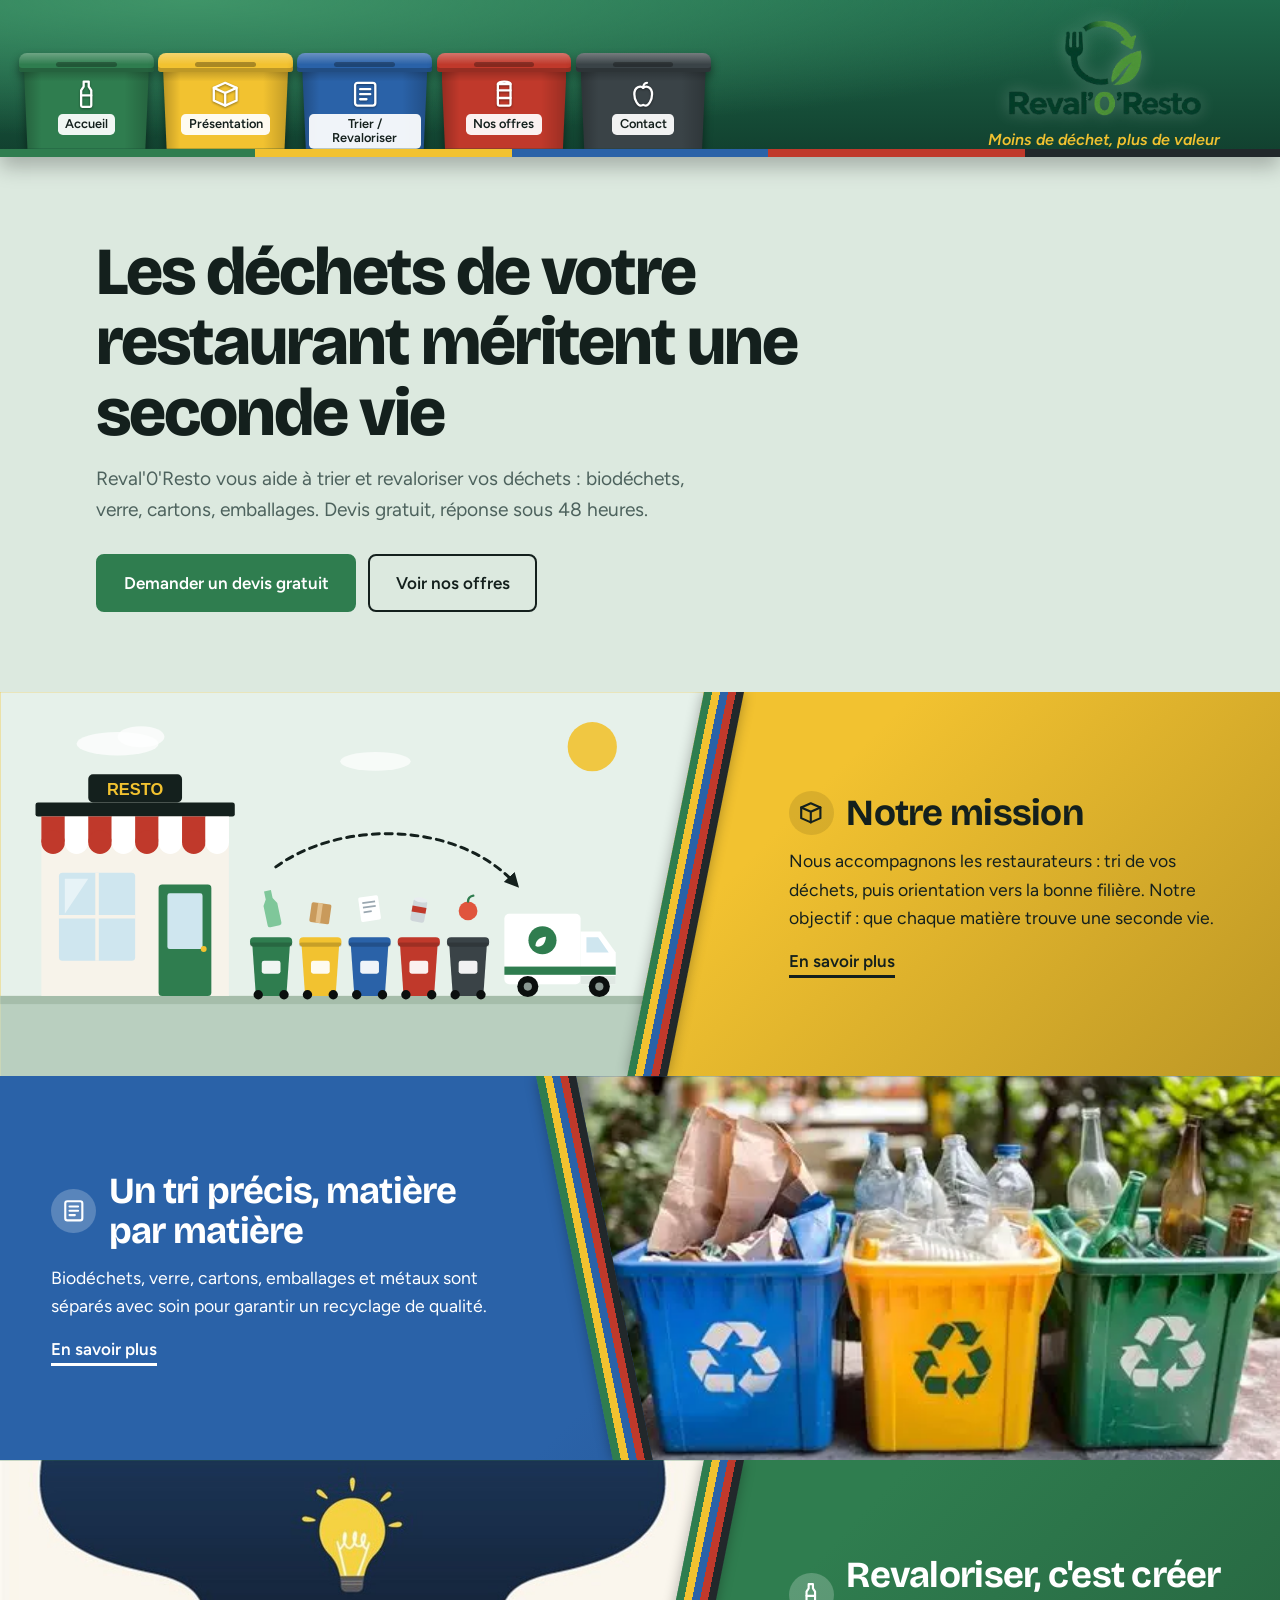
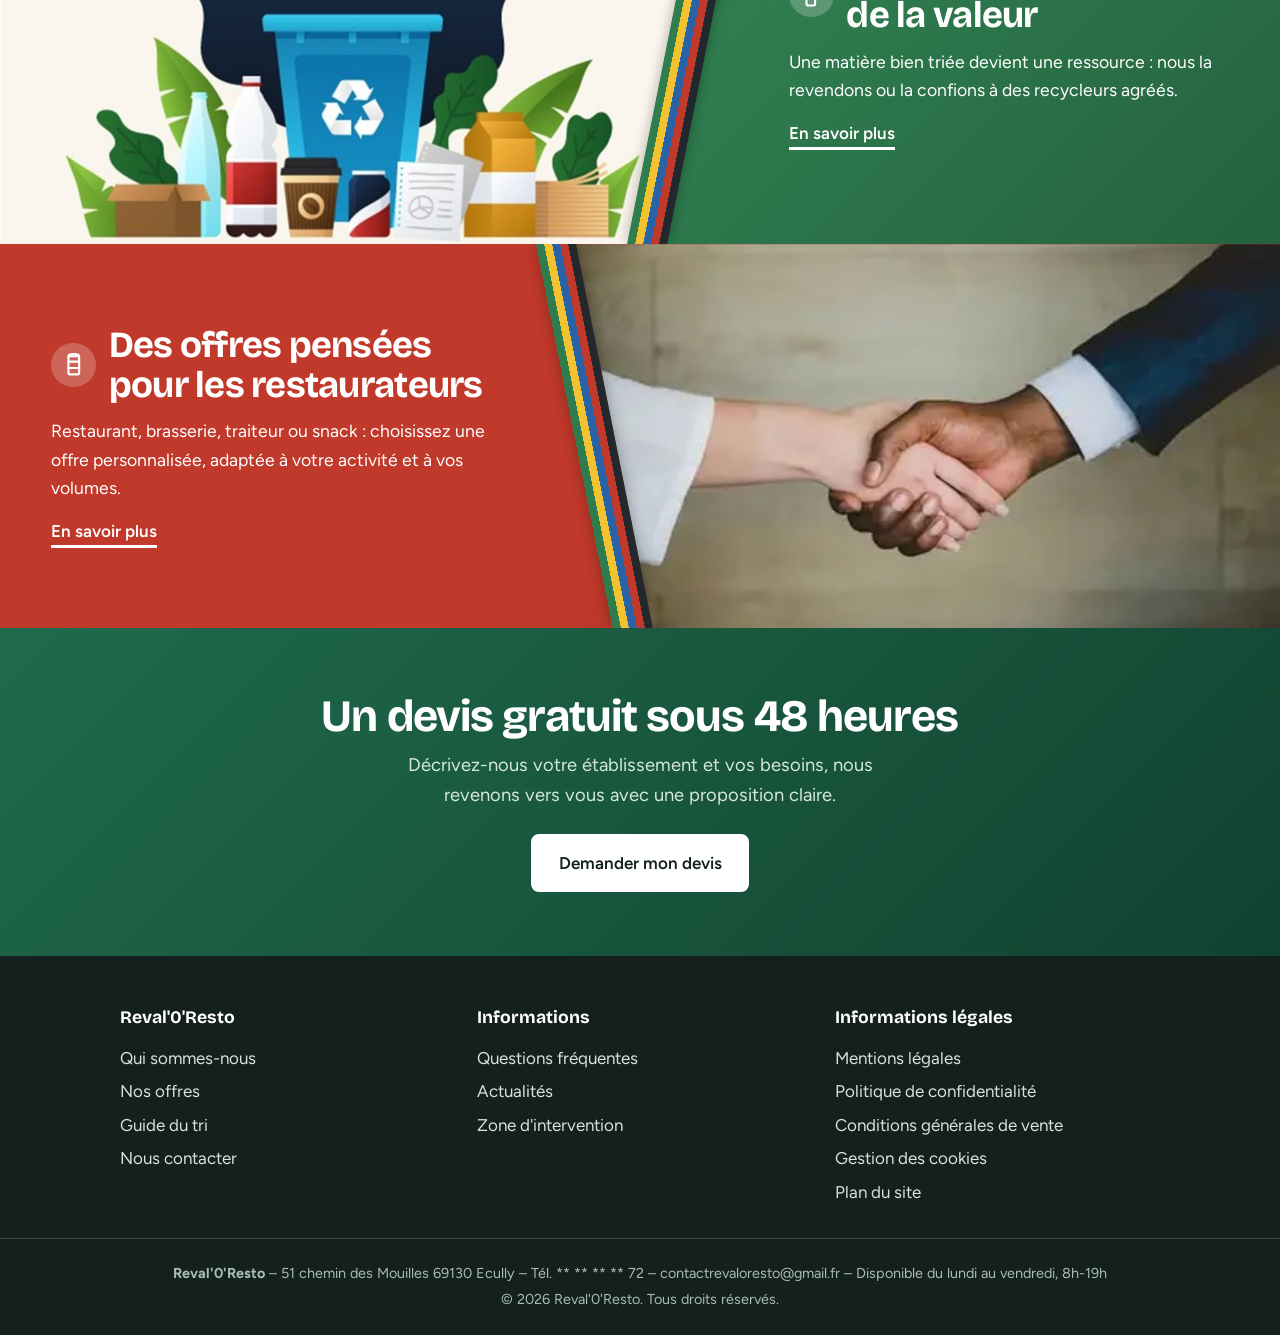
==== commit 0d0a875c: "Update footer contact information in index.html" ====
--- a/index.html
+++ b/index.html
@@ -156,7 +156,7 @@
   </div>
 
   <div class="footer__legal">
-    <p><strong>Reval'0'Resto</strong> – [Adresse du siège] – Tél. [numéro] – <a href="mailto:contact@exemple.fr">contact@exemple.fr</a> – Ouvert du lundi au vendredi, [horaires]</p>
+    <p><strong>Reval'0'Resto</strong> – 51 chemin des Mouilles 69130 Ecully – Tél. ** ** ** ** 72 – <a href="mailto:contactrevaloresto@gmail.fr">contactrevaloresto@gmail.fr</a> – Disponible du lundi au vendredi, 8h-19h </p>
     <p>© <span id="annee">2026</span> Reval'0'Resto. Tous droits réservés.</p>
   </div>
 </footer>
--- a/css/style.css
+++ b/css/style.css
@@ -34,16 +34,48 @@
 @keyframes jump{0%,100%{transform:translateY(0)}35%{transform:translateY(-.9rem)}60%{transform:translateY(0)}78%{transform:translateY(-.3rem)}}
 
 /* ---------- Marque ---------- */
-.brand{display:grid;justify-items:end;align-self:center;text-decoration:none}
-.brand__top{display:flex;align-items:center;gap:.8rem}
-.brand__name{font-size:clamp(1.8rem,3.6vw,2.6rem);font-weight:800;letter-spacing:-.03em;line-height:1;color:#fff;text-shadow:0 .15rem 0 var(--green)}
+
+
+.brand{
+  display:flex;
+  flex-direction:column;
+  align-items:center;
+  justify-content:center;
+  align-self:center;
+  text-decoration:none;
+  gap:.1rem;
+}
+
 .brand__logo{
-  width:3.5rem;
-  height:3.5rem;
+  width:19rem;
+  height:8rem;
   object-fit:contain;
-  filter:drop-shadow(0 0 .5rem rgba(255,255,255,.35));
+  object-position:center bottom;
+  filter:drop-shadow(0 0 .5rem rgba(255,255,255,.25));
+  margin-bottom:-.3rem;
 }
-.brand__slogan{font-size:.95rem;font-weight:600;color:var(--yellow);font-style:italic}
+
+.brand__slogan{
+  font-size:1rem;
+  font-weight:600;
+  color:var(--yellow);
+  font-style:italic;
+  text-align:center;
+  line-height:1.2;
+}
+
+@media (max-width: 48rem){
+  .brand__logo{
+    width:14rem;
+    height:6rem;
+  }
+
+  .brand__slogan{
+    font-size:.85rem;
+  }
+}
+
+
 
 /* ---------- Bandes image + texte ---------- */
 .band{position:relative;display:flex;height:24rem;background:var(--c);background:linear-gradient(135deg,var(--c) 55%,color-mix(in srgb,var(--c) 78%,#000));overflow:hidden}
@@ -117,3 +149,5 @@
 .js .reveal{opacity:0;transform:translateY(1.5rem);transition:opacity .7s ease,transform .7s ease}
 .js .reveal.is-visible{opacity:1;transform:none}
 @media(prefers-reduced-motion:reduce){.js .reveal{opacity:1;transform:none;transition:none}}
+
+
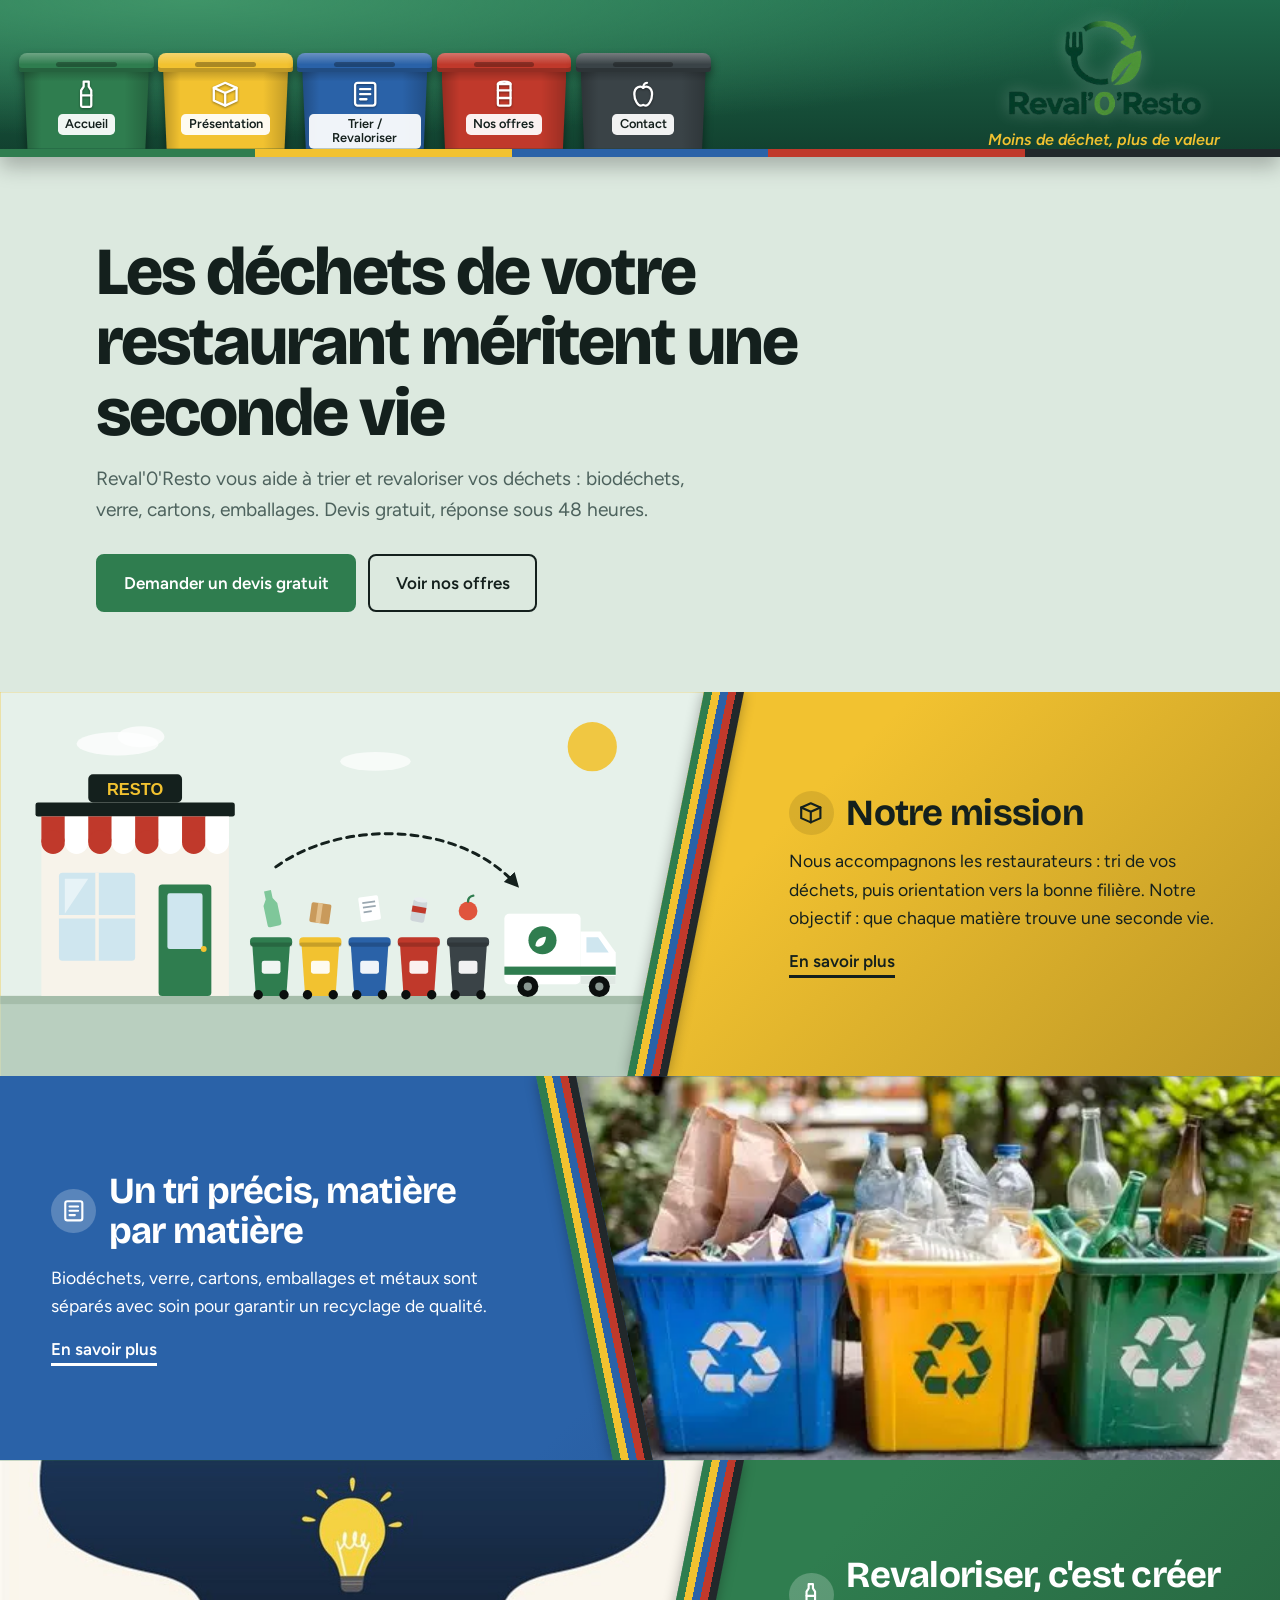
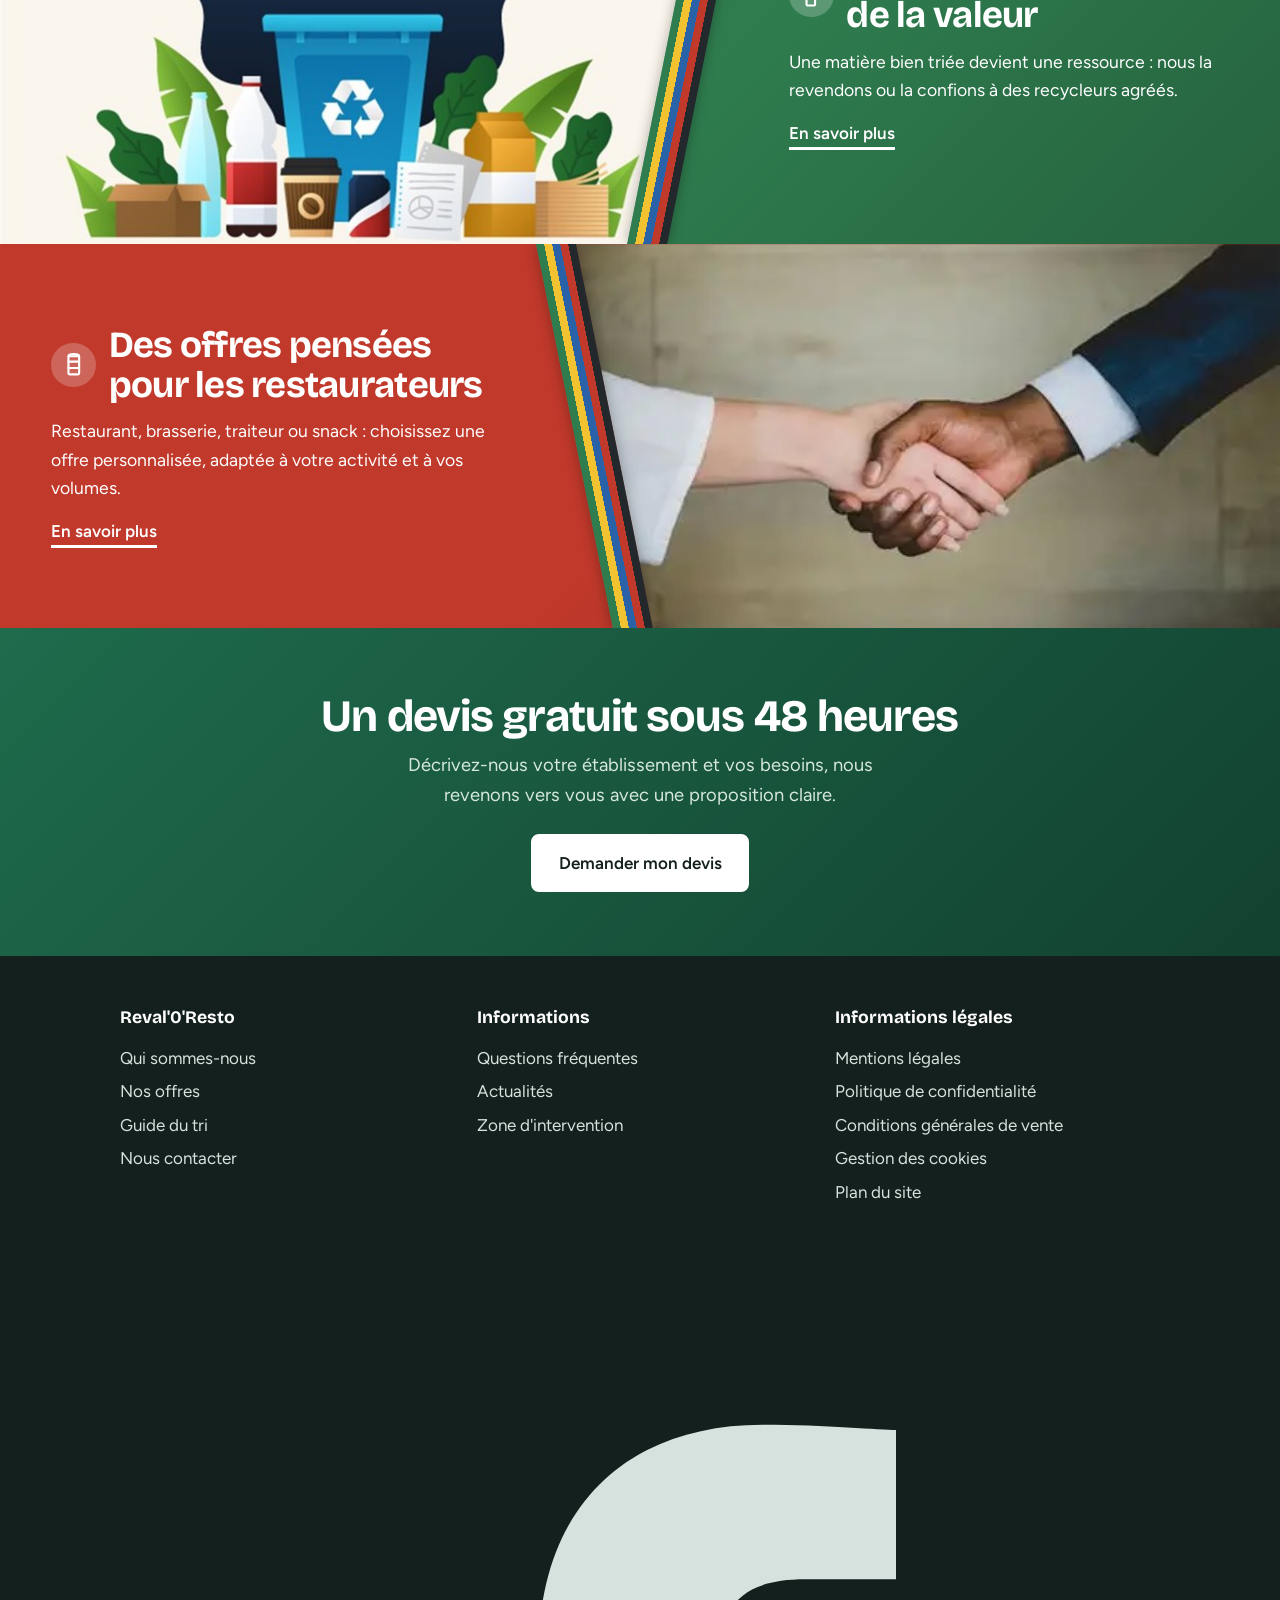
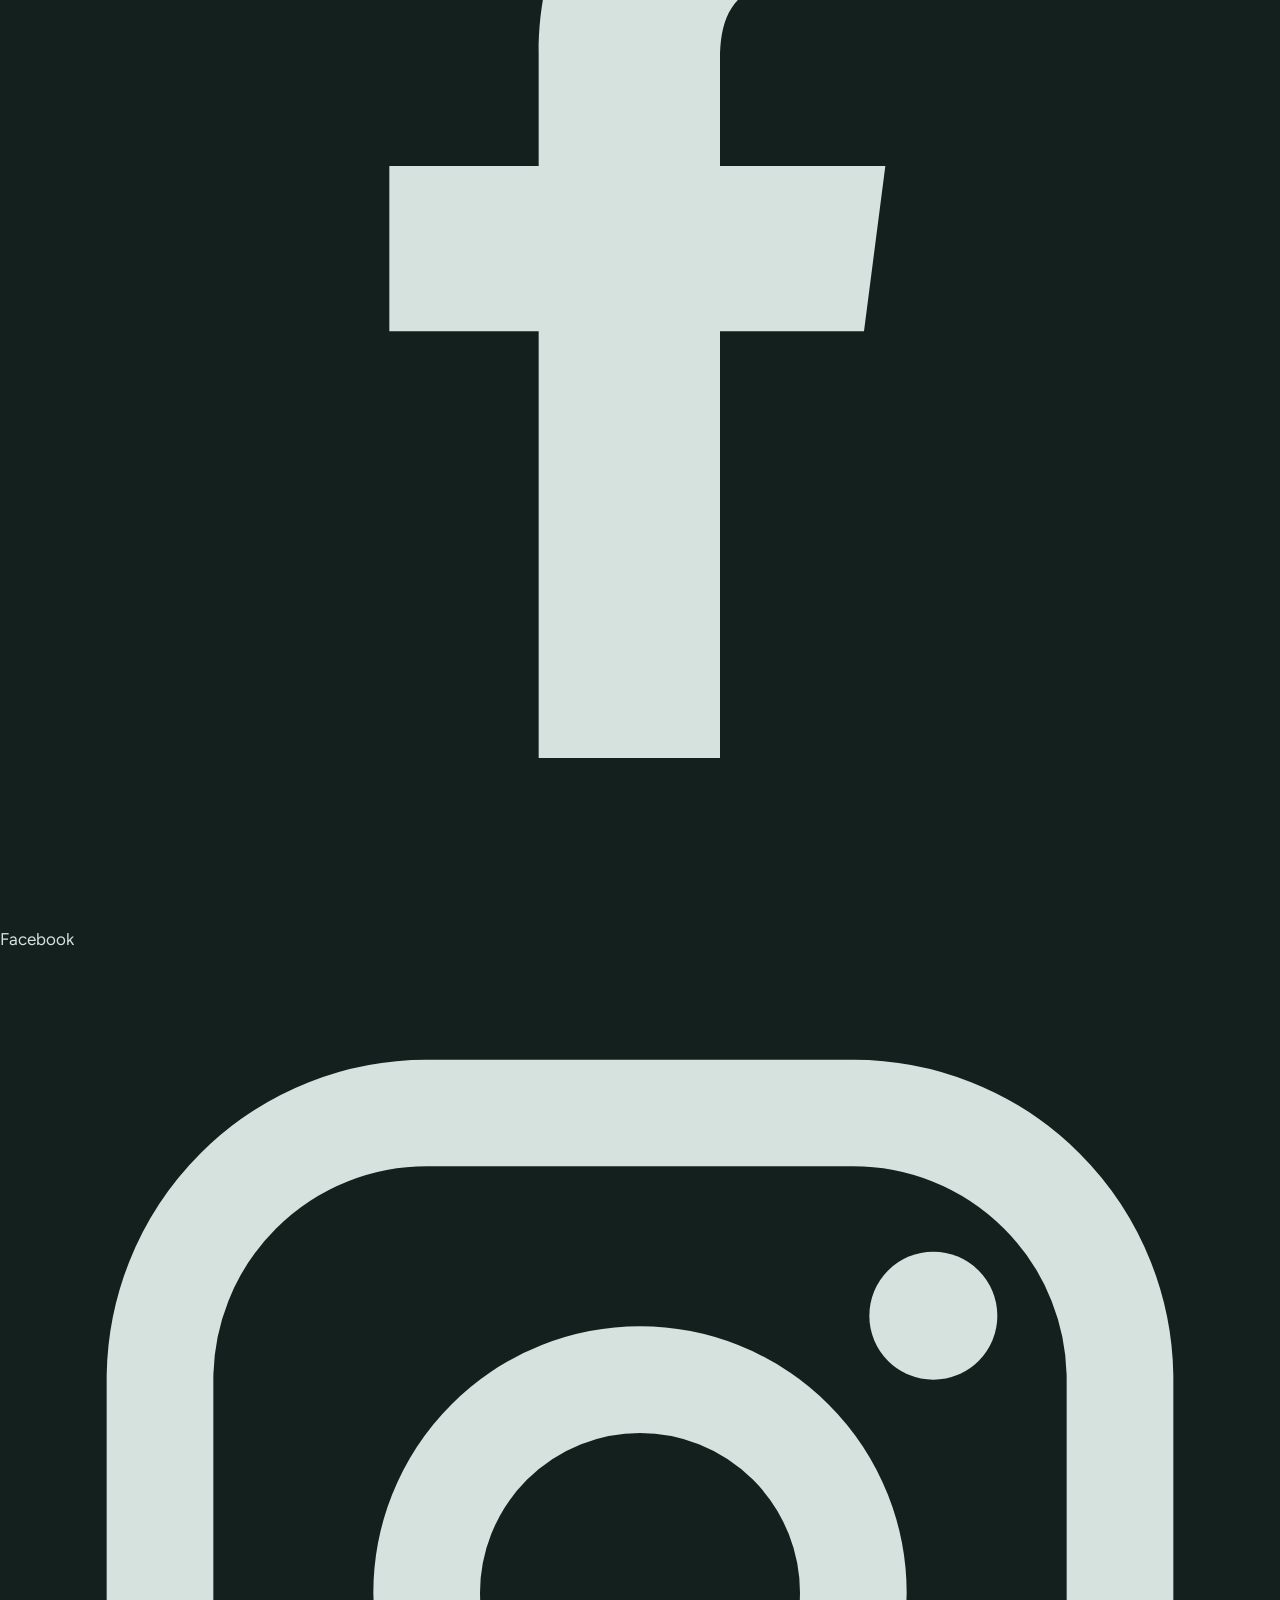
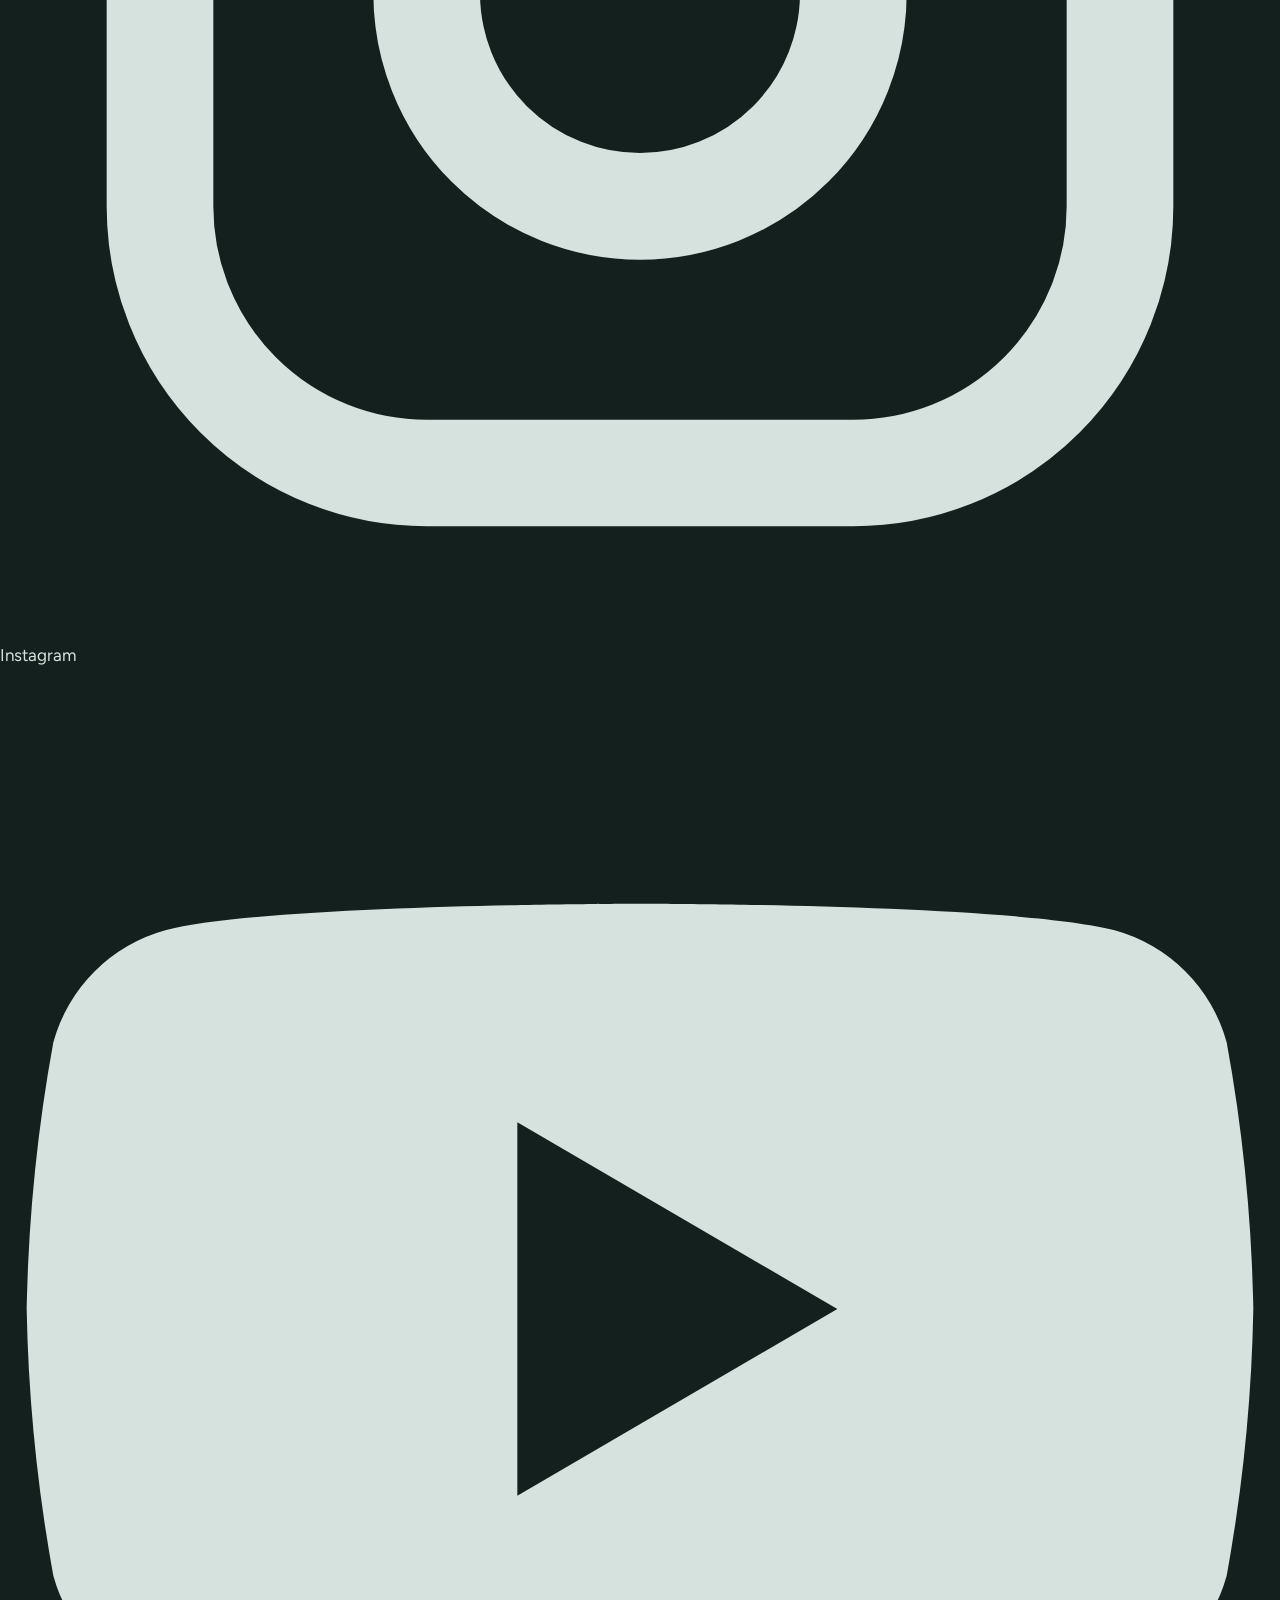
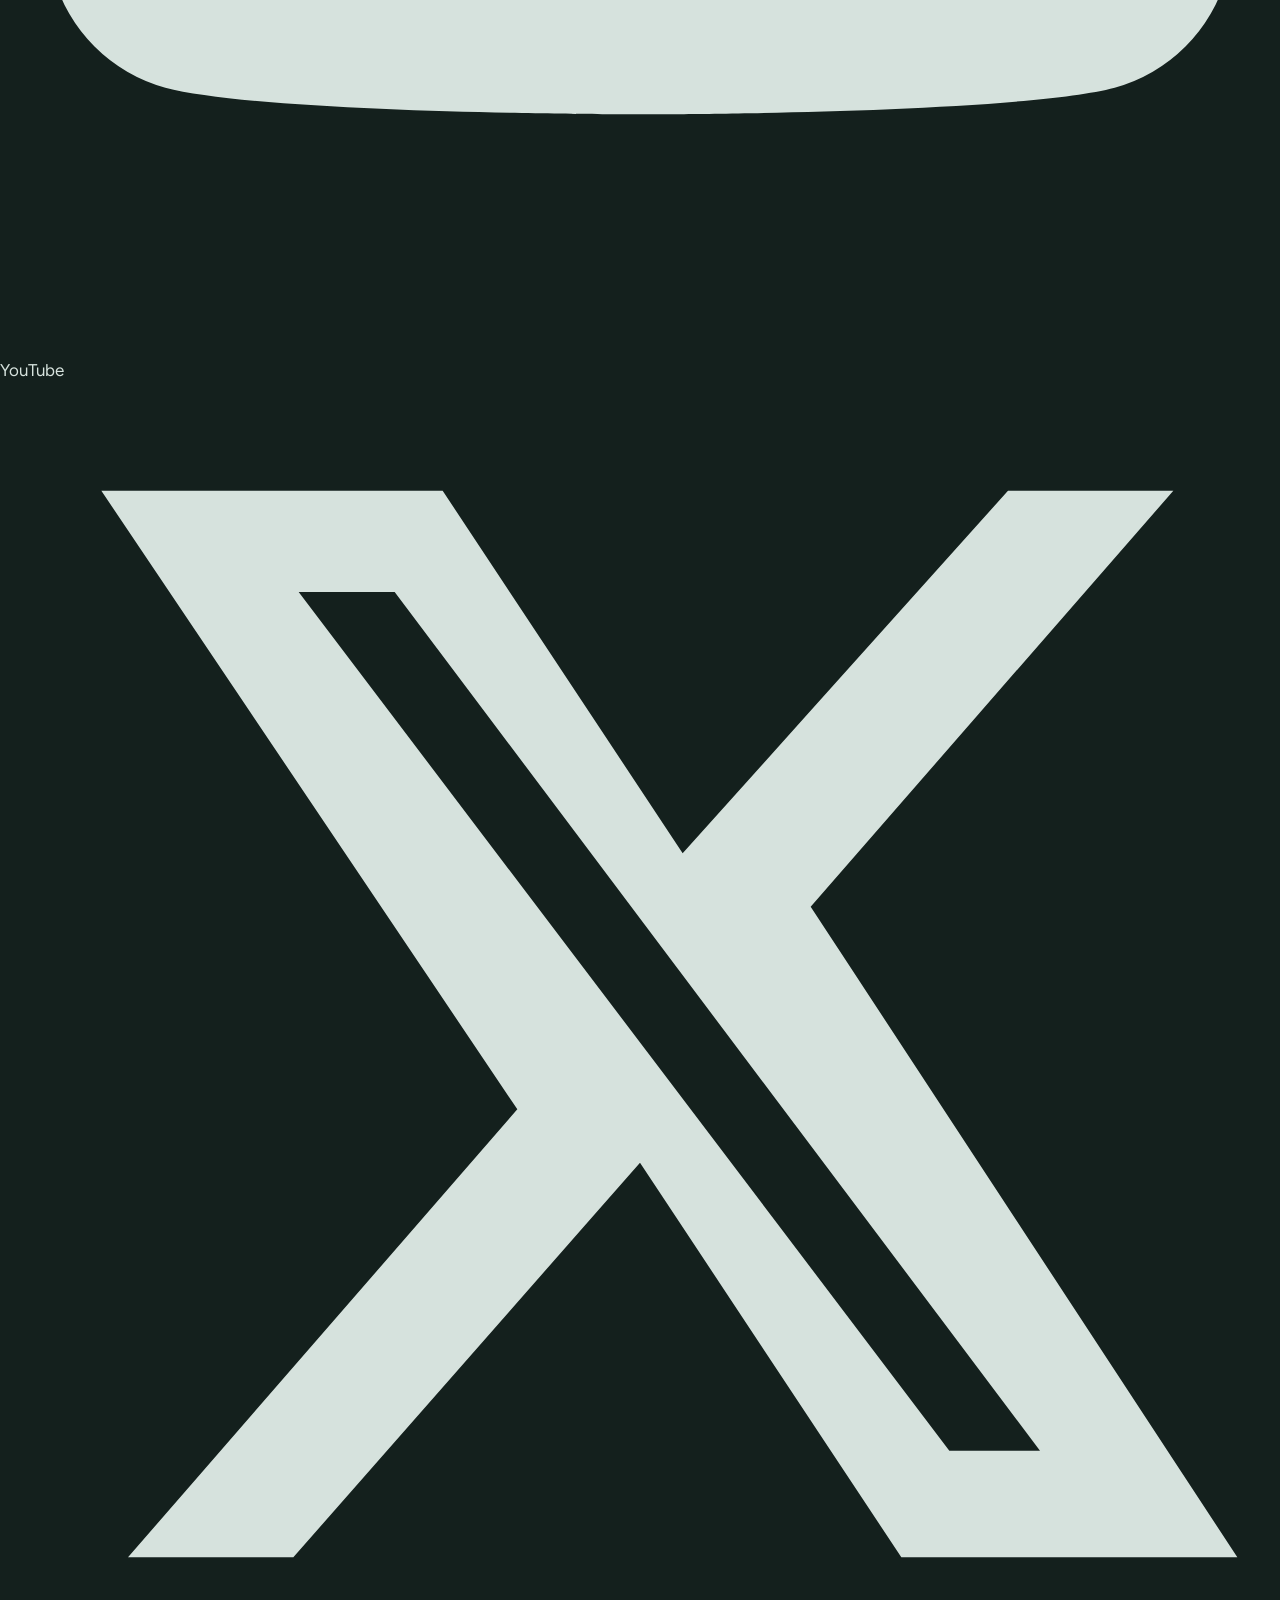
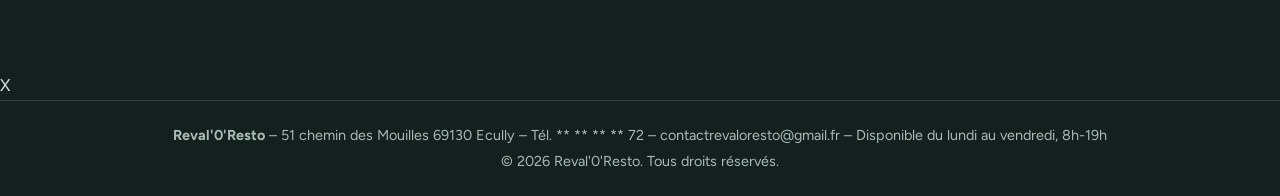
==== commit 2426b56a: "Add social media links to footer" ====
--- a/index.html
+++ b/index.html
@@ -155,6 +155,40 @@
     </div>
   </div>
 
+  
+<!-- Réseaux sociaux -->
+<div class="footer-social">
+  <a href="https://www.facebook.com/" target="_blank" rel="noopener noreferrer" aria-label="Retrouvez-nous sur Facebook">
+    <svg viewBox="0 0 24 24" aria-hidden="true">
+      <path fill="currentColor" d="M13.5 21v-8h2.7l.4-3.1h-3.1v-2c0-.9.3-1.5 1.6-1.5h1.7V3.6c-.3 0-1.3-.1-2.5-.1-2.5 0-4.2 1.5-4.2 4.3v2.1H7.3V13h2.8v8z"/>
+    </svg>
+    <span>Facebook</span>
+  </a>
+
+  <a href="https://www.instagram.com/" target="_blank" rel="noopener noreferrer" aria-label="Retrouvez-nous sur Instagram">
+    <svg viewBox="0 0 24 24" aria-hidden="true">
+      <rect x="3" y="3" width="18" height="18" rx="5" fill="none" stroke="currentColor" stroke-width="2"/>
+      <circle cx="12" cy="12" r="4" fill="none" stroke="currentColor" stroke-width="2"/>
+      <circle cx="17.5" cy="6.8" r="1.2" fill="currentColor"/>
+    </svg>
+    <span>Instagram</span>
+  </a>
+
+  <a href="https://www.youtube.com/" target="_blank" rel="noopener noreferrer" aria-label="Retrouvez-nous sur YouTube">
+    <svg viewBox="0 0 24 24" aria-hidden="true">
+      <path fill="currentColor" d="M23 7a3 3 0 0 0-2.1-2.1C19 4.4 12 4.4 12 4.4s-7 0-8.9.5A3 3 0 0 0 1 7a31 31 0 0 0-.5 5 31 31 0 0 0 .5 5 3 3 0 0 0 2.1 2.1c1.9.5 8.9.5 8.9.5s7 0 8.9-.5A3 3 0 0 0 23 17a31 31 0 0 0 .5-5 31 31 0 0 0-.5-5ZM9.7 15.5v-7l6 3.5z"/>
+    </svg>
+    <span>YouTube</span>
+  </a>
+
+  <a href="https://x.com/" target="_blank" rel="noopener noreferrer" aria-label="Retrouvez-nous sur X">
+    <svg viewBox="0 0 24 24" aria-hidden="true">
+      <path fill="currentColor" d="M18.9 2H22l-6.8 7.8L23.2 22h-6.3L12 14.6 5.5 22H2.4l7.3-8.4L1.9 2h6.4l4.5 6.8zM17.8 20h1.7L7.4 3.9H5.6z"/>
+    </svg>
+    <span>X</span>
+  </a>
+</div>
+
   <div class="footer__legal">
     <p><strong>Reval'0'Resto</strong> – 51 chemin des Mouilles 69130 Ecully – Tél. ** ** ** ** 72 – <a href="mailto:contactrevaloresto@gmail.fr">contactrevaloresto@gmail.fr</a> – Disponible du lundi au vendredi, 8h-19h </p>
     <p>© <span id="annee">2026</span> Reval'0'Resto. Tous droits réservés.</p>
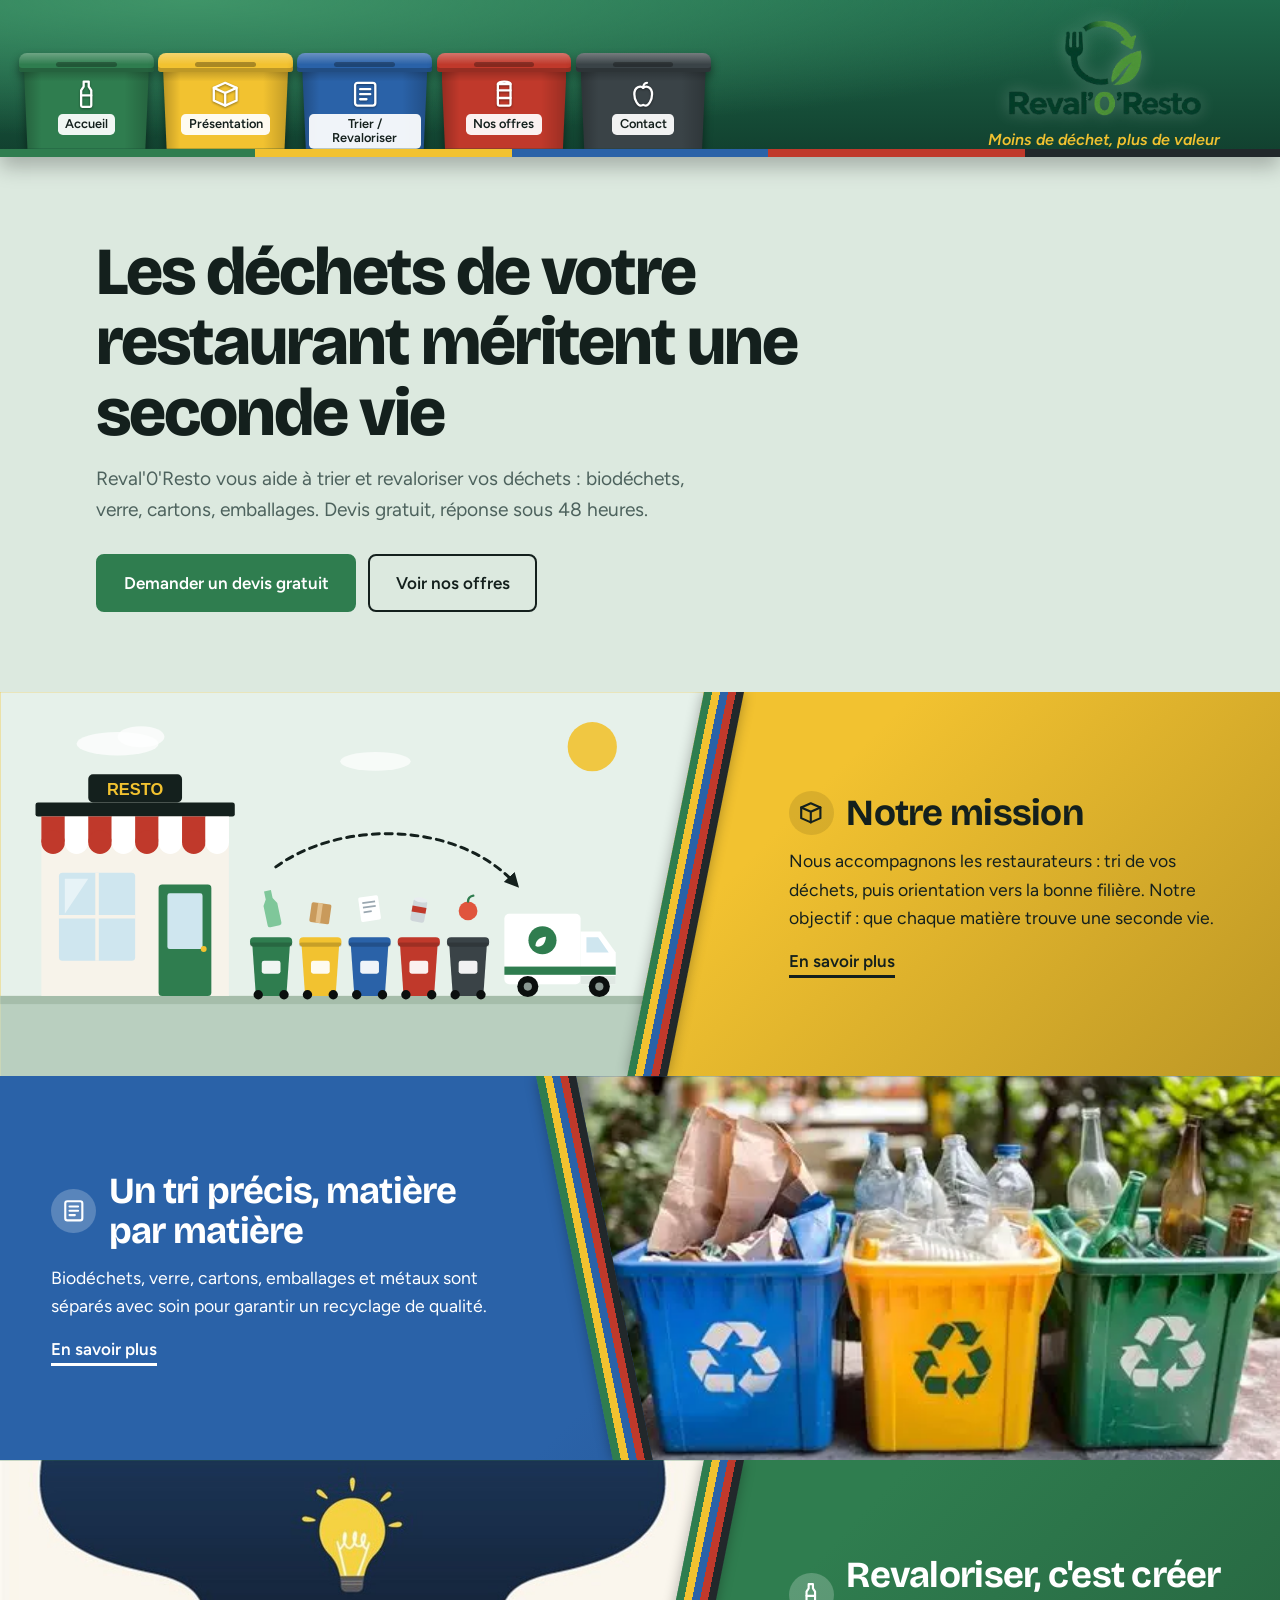
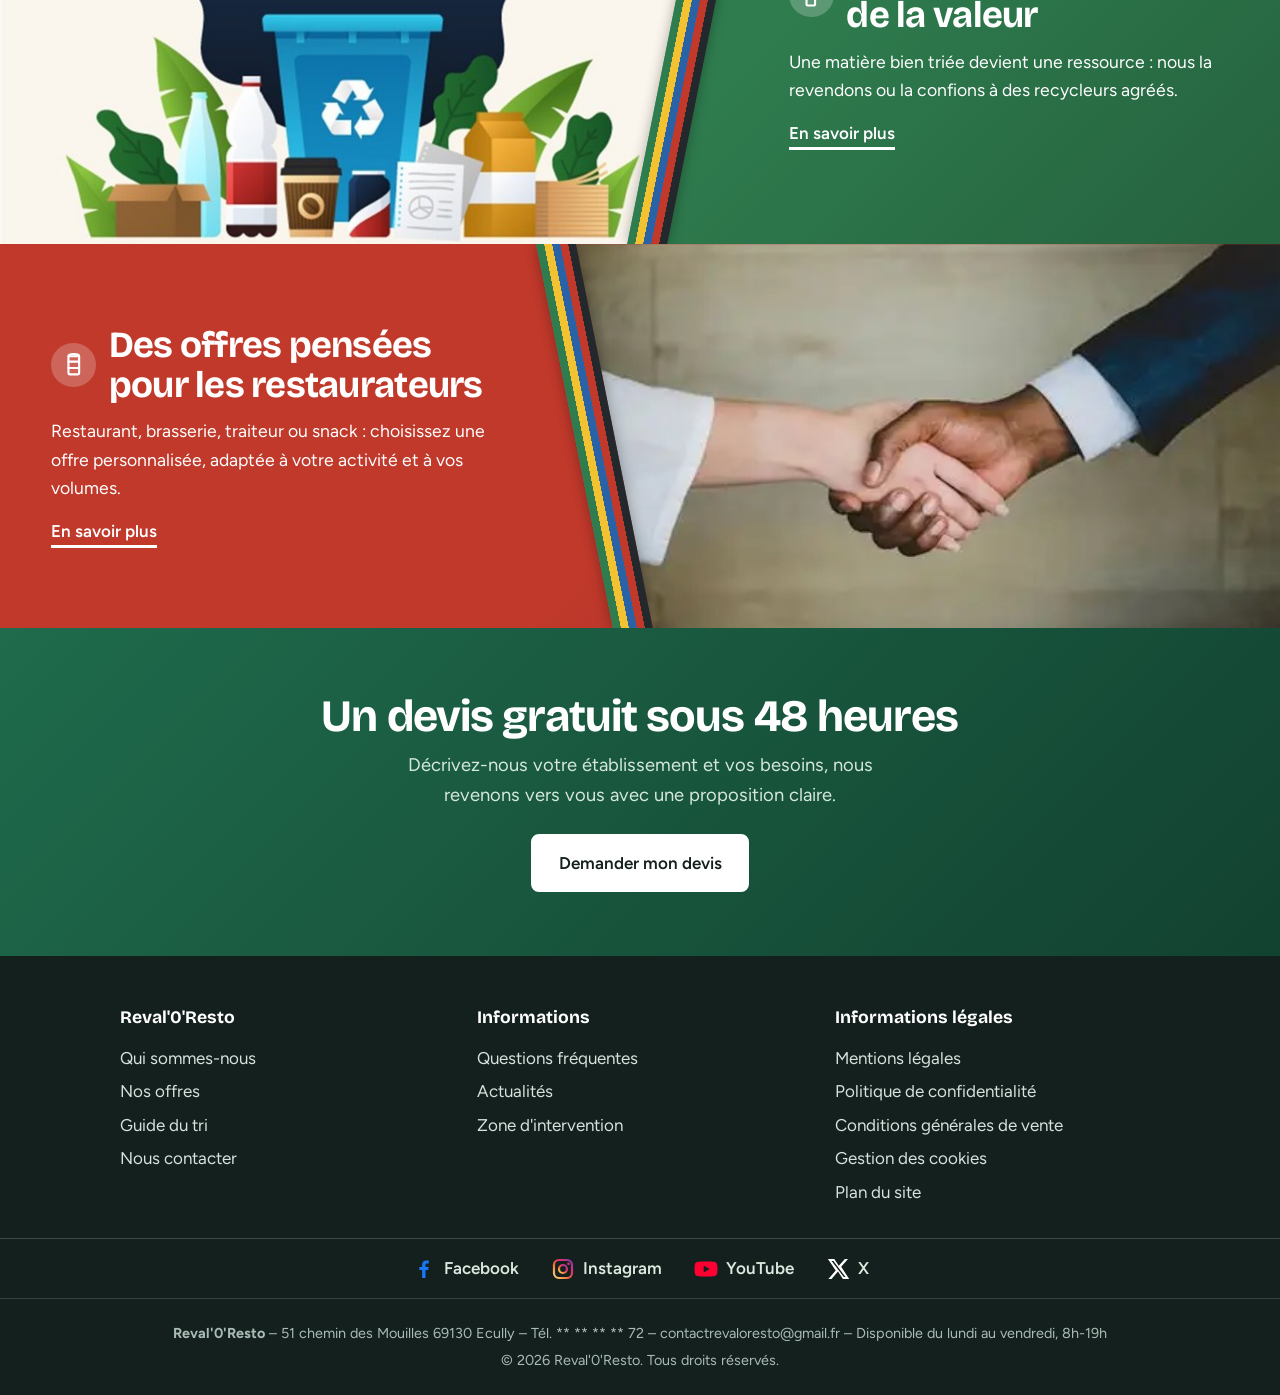
==== commit 8154b7aa: "Refactor social media links in footer" ====
--- a/index.html
+++ b/index.html
@@ -155,39 +155,73 @@
     </div>
   </div>
 
-  
 <!-- Réseaux sociaux -->
 <div class="footer-social">
-  <a href="https://www.facebook.com/" target="_blank" rel="noopener noreferrer" aria-label="Retrouvez-nous sur Facebook">
-    <svg viewBox="0 0 24 24" aria-hidden="true">
-      <path fill="currentColor" d="M13.5 21v-8h2.7l.4-3.1h-3.1v-2c0-.9.3-1.5 1.6-1.5h1.7V3.6c-.3 0-1.3-.1-2.5-.1-2.5 0-4.2 1.5-4.2 4.3v2.1H7.3V13h2.8v8z"/>
+
+  <!-- Facebook -->
+  <a class="social-facebook"
+     href="https://www.facebook.com/"
+     target="_blank"
+     rel="noopener noreferrer"
+     aria-label="Retrouvez-nous sur Facebook">
+    <svg viewBox="0 0 24 24" aria-hidden="true">
+      <path fill="#1877F2" d="M13.5 21v-8h2.7l.4-3.1h-3.1v-2c0-.9.3-1.5 1.6-1.5h1.7V3.6c-.3 0-1.3-.1-2.5-.1-2.5 0-4.2 1.5-4.2 4.3v2.1H7.3V13h2.8v8z"/>
     </svg>
     <span>Facebook</span>
   </a>
 
-  <a href="https://www.instagram.com/" target="_blank" rel="noopener noreferrer" aria-label="Retrouvez-nous sur Instagram">
-    <svg viewBox="0 0 24 24" aria-hidden="true">
-      <rect x="3" y="3" width="18" height="18" rx="5" fill="none" stroke="currentColor" stroke-width="2"/>
-      <circle cx="12" cy="12" r="4" fill="none" stroke="currentColor" stroke-width="2"/>
-      <circle cx="17.5" cy="6.8" r="1.2" fill="currentColor"/>
+  <!-- Instagram -->
+  <a class="social-instagram"
+     href="https://www.instagram.com/"
+     target="_blank"
+     rel="noopener noreferrer"
+     aria-label="Retrouvez-nous sur Instagram">
+    <svg viewBox="0 0 24 24" aria-hidden="true">
+      <defs>
+        <linearGradient id="instagram-gradient" x1="0%" y1="100%" x2="100%" y2="0%">
+          <stop offset="0%" stop-color="#FFDC80"/>
+          <stop offset="35%" stop-color="#F77737"/>
+          <stop offset="65%" stop-color="#E1306C"/>
+          <stop offset="100%" stop-color="#833AB4"/>
+        </linearGradient>
+      </defs>
+      <rect x="3" y="3" width="18" height="18" rx="5"
+            fill="none" stroke="url(#instagram-gradient)" stroke-width="2.2"/>
+      <circle cx="12" cy="12" r="4"
+              fill="none" stroke="url(#instagram-gradient)" stroke-width="2.2"/>
+      <circle cx="17.5" cy="6.8" r="1.3" fill="#E1306C"/>
     </svg>
     <span>Instagram</span>
   </a>
 
-  <a href="https://www.youtube.com/" target="_blank" rel="noopener noreferrer" aria-label="Retrouvez-nous sur YouTube">
-    <svg viewBox="0 0 24 24" aria-hidden="true">
-      <path fill="currentColor" d="M23 7a3 3 0 0 0-2.1-2.1C19 4.4 12 4.4 12 4.4s-7 0-8.9.5A3 3 0 0 0 1 7a31 31 0 0 0-.5 5 31 31 0 0 0 .5 5 3 3 0 0 0 2.1 2.1c1.9.5 8.9.5 8.9.5s7 0 8.9-.5A3 3 0 0 0 23 17a31 31 0 0 0 .5-5 31 31 0 0 0-.5-5ZM9.7 15.5v-7l6 3.5z"/>
+  <!-- YouTube -->
+  <a class="social-youtube"
+     href="https://www.youtube.com/"
+     target="_blank"
+     rel="noopener noreferrer"
+     aria-label="Retrouvez-nous sur YouTube">
+    <svg viewBox="0 0 24 24" aria-hidden="true">
+      <path fill="#FF0033"
+            d="M23 7a3 3 0 0 0-2.1-2.1C19 4.4 12 4.4 12 4.4s-7 0-8.9.5A3 3 0 0 0 1 7a31 31 0 0 0-.5 5 31 31 0 0 0 .5 5 3 3 0 0 0 2.1 2.1c1.9.5 8.9.5 8.9.5s7 0 8.9-.5A3 3 0 0 0 23 17a31 31 0 0 0 .5-5 31 31 0 0 0-.5-5ZM9.7 15.5v-7l6 3.5z"/>
     </svg>
     <span>YouTube</span>
   </a>
 
-  <a href="https://x.com/" target="_blank" rel="noopener noreferrer" aria-label="Retrouvez-nous sur X">
-    <svg viewBox="0 0 24 24" aria-hidden="true">
-      <path fill="currentColor" d="M18.9 2H22l-6.8 7.8L23.2 22h-6.3L12 14.6 5.5 22H2.4l7.3-8.4L1.9 2h6.4l4.5 6.8zM17.8 20h1.7L7.4 3.9H5.6z"/>
+  <!-- X -->
+  <a class="social-x"
+     href="https://x.com/"
+     target="_blank"
+     rel="noopener noreferrer"
+     aria-label="Retrouvez-nous sur X">
+    <svg viewBox="0 0 24 24" aria-hidden="true">
+      <path fill="#ffffff"
+            d="M18.9 2H22l-6.8 7.8L23.2 22h-6.3L12 14.6 5.5 22H2.4l7.3-8.4L1.9 2h6.4l4.5 6.8zM17.8 20h1.7L7.4 3.9H5.6z"/>
     </svg>
     <span>X</span>
   </a>
+
 </div>
+
 
   <div class="footer__legal">
     <p><strong>Reval'0'Resto</strong> – 51 chemin des Mouilles 69130 Ecully – Tél. ** ** ** ** 72 – <a href="mailto:contactrevaloresto@gmail.fr">contactrevaloresto@gmail.fr</a> – Disponible du lundi au vendredi, 8h-19h </p>
--- a/css/style.css
+++ b/css/style.css
@@ -151,3 +151,90 @@
 @media(prefers-reduced-motion:reduce){.js .reveal{opacity:1;transform:none;transition:none}}
 
 
+/* Réseaux sociaux du footer */
+
+/* Réseaux sociaux du footer */
+.footer-social{
+  display:flex;
+  justify-content:center;
+  align-items:center;
+  flex-wrap:wrap;
+  gap:1rem 2rem;
+  padding:1rem 0;
+  margin:0;
+  border-top:1px solid rgba(255,255,255,.18);
+  /* Une seule séparation : pas de border-bottom */
+}
+
+.footer-social a{
+  display:inline-flex;
+  align-items:center;
+  gap:.5rem;
+  color:var(--paper);
+  font-weight:600;
+  text-decoration:none;
+  transition:color .2s ease, transform .2s ease;
+}
+
+.footer-social svg{
+  width:1.5rem;
+  height:1.5rem;
+  flex-shrink:0;
+}
+
+.footer-social a:hover{
+  color:var(--yellow);
+  transform:translateY(-2px);
+}
+
+.footer-social a:focus-visible{
+  outline:2px solid var(--yellow);
+  outline-offset:4px;
+  border-radius:3px;
+}
+
+@media (max-width:34rem){
+  .footer-social{
+    gap:.8rem 1.25rem;
+    padding:.8rem 0;
+  }
+
+  .footer-social a{
+    font-size:.9rem;
+  }
+
+  .footer-social svg{
+    width:1.3rem;
+    height:1.3rem;
+  }
+}
+
+@media (prefers-reduced-motion:reduce){
+  .footer-social a{
+    transition:none;
+  }
+}
+
+
+/* Couleurs des logos sociaux */
+.social-facebook svg{
+  color:#1877F2;
+}
+
+.social-instagram svg{
+  color:#E4405F;
+}
+
+.social-youtube svg{
+  color:#FF0033;
+}
+
+.social-x svg{
+  color:#ffffff;
+}
+
+/* Les couleurs des logos restent visibles au survol */
+.footer-social a:hover svg{
+  opacity:.85;
+}
+
